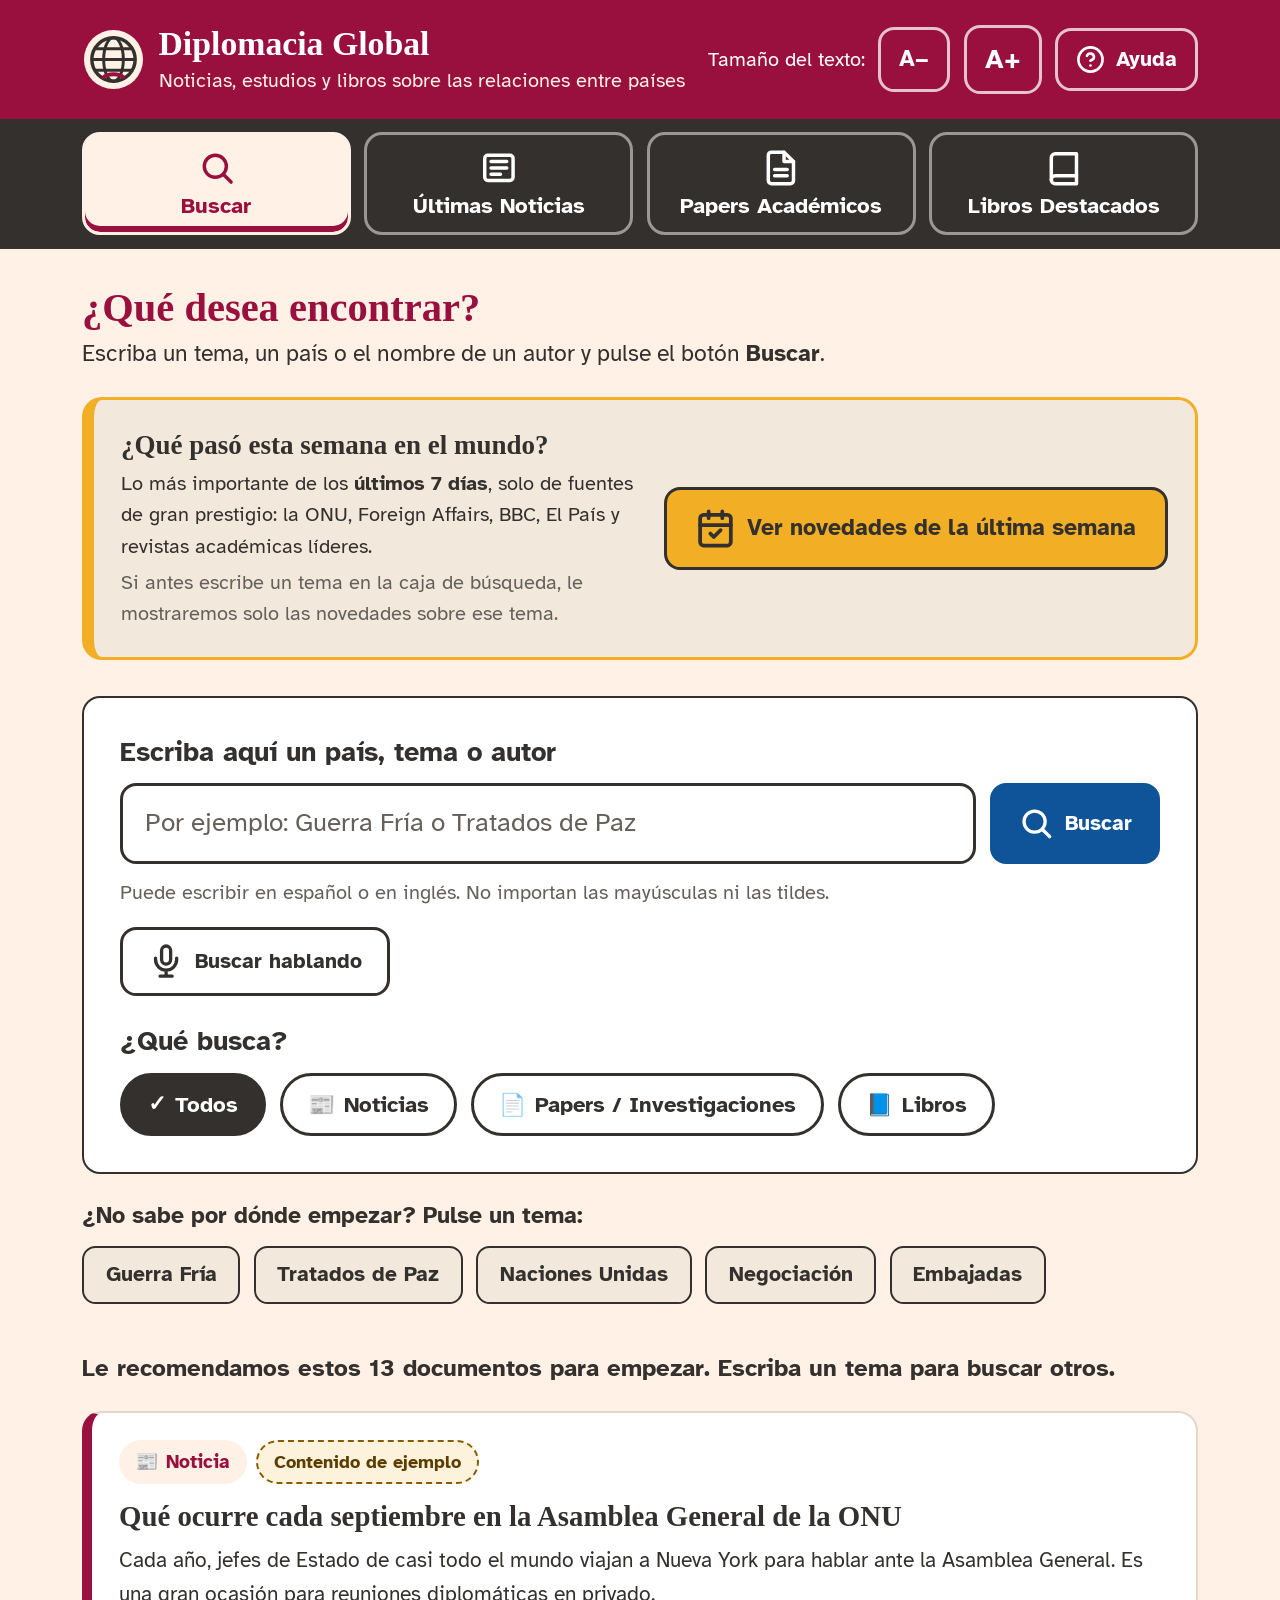
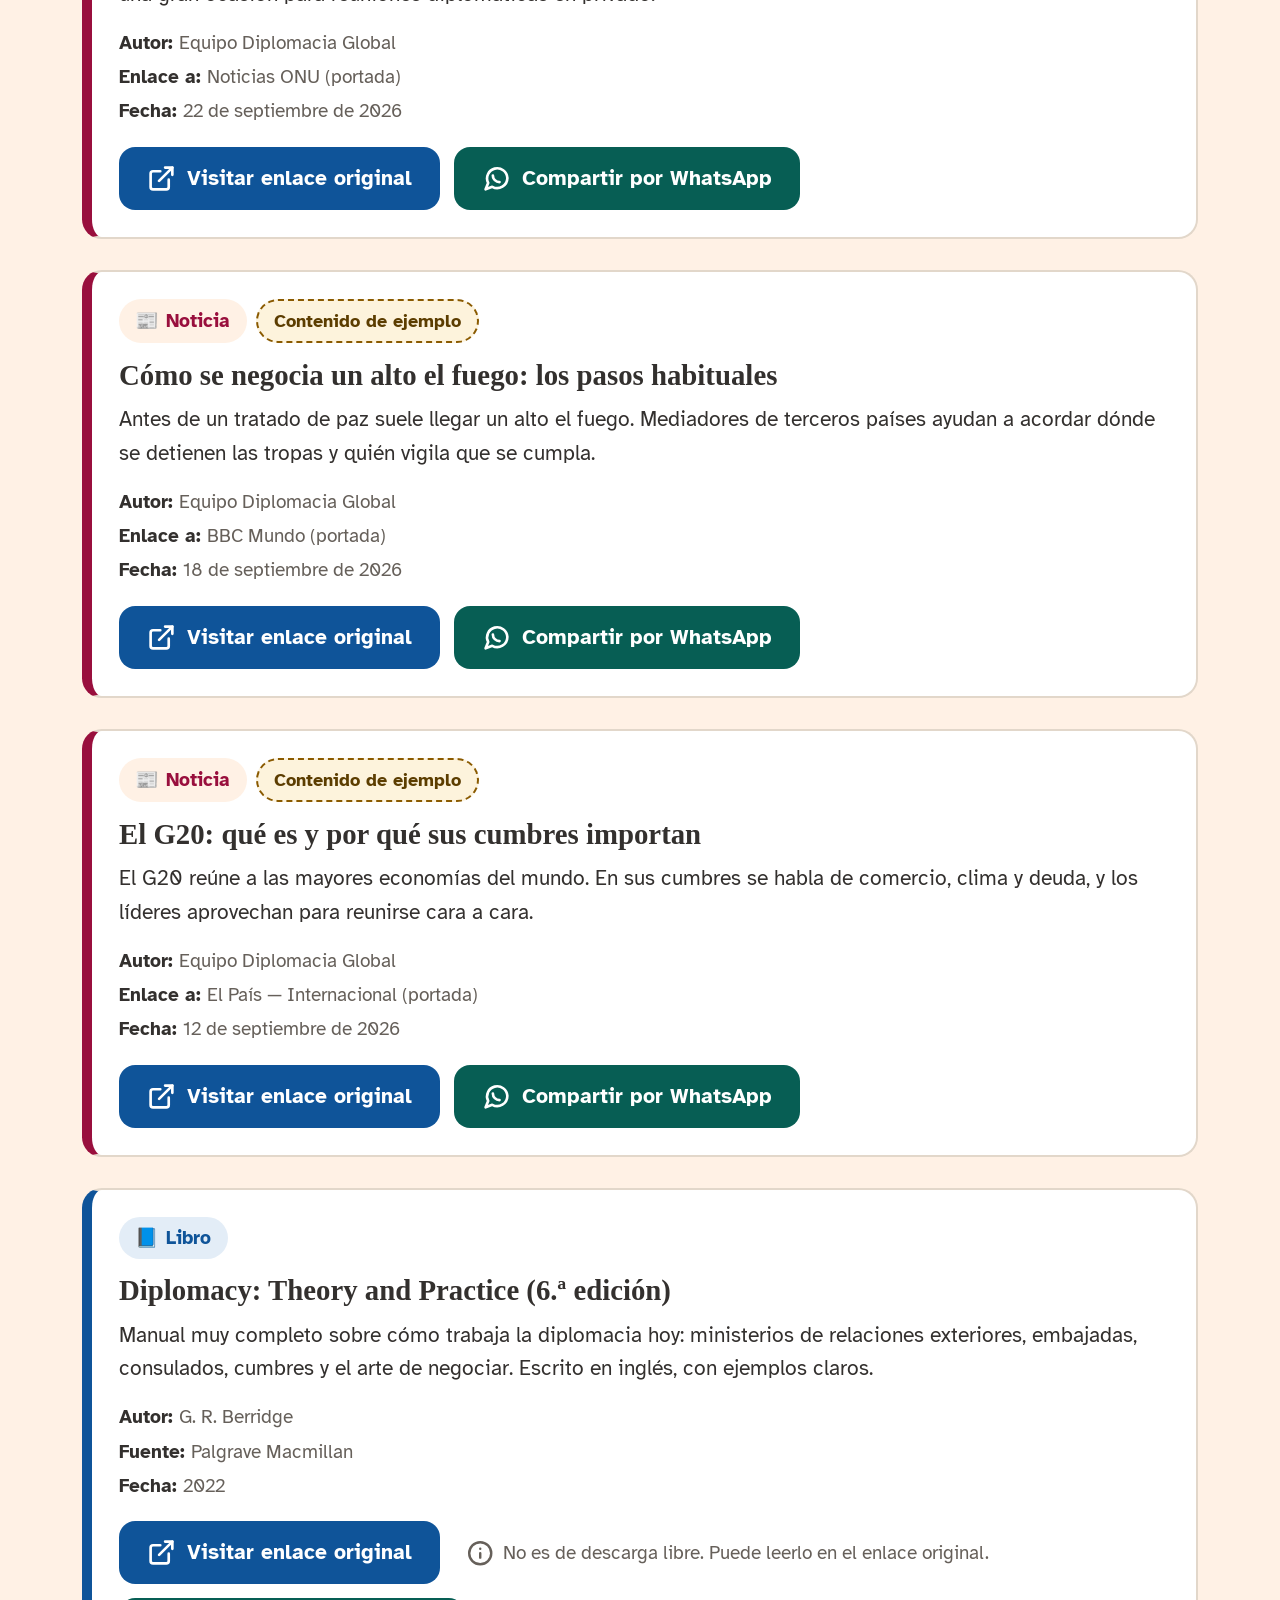
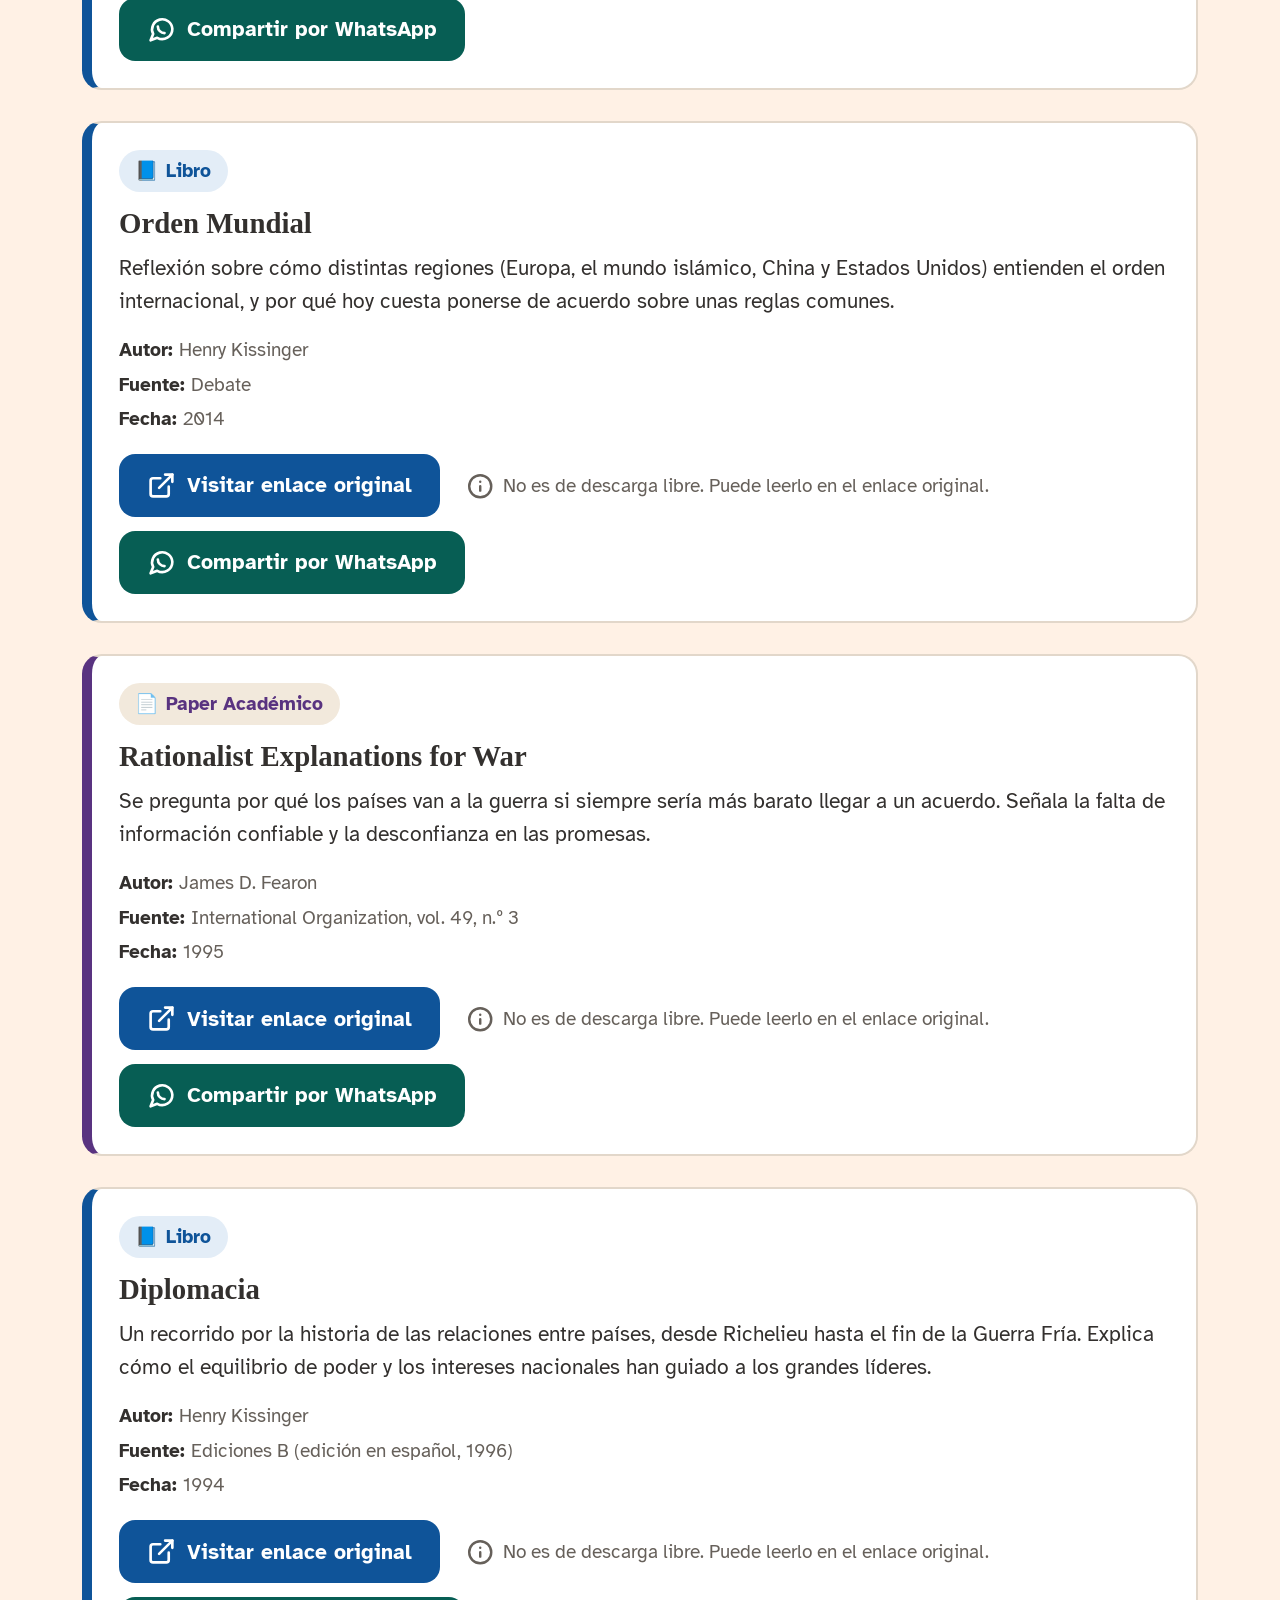
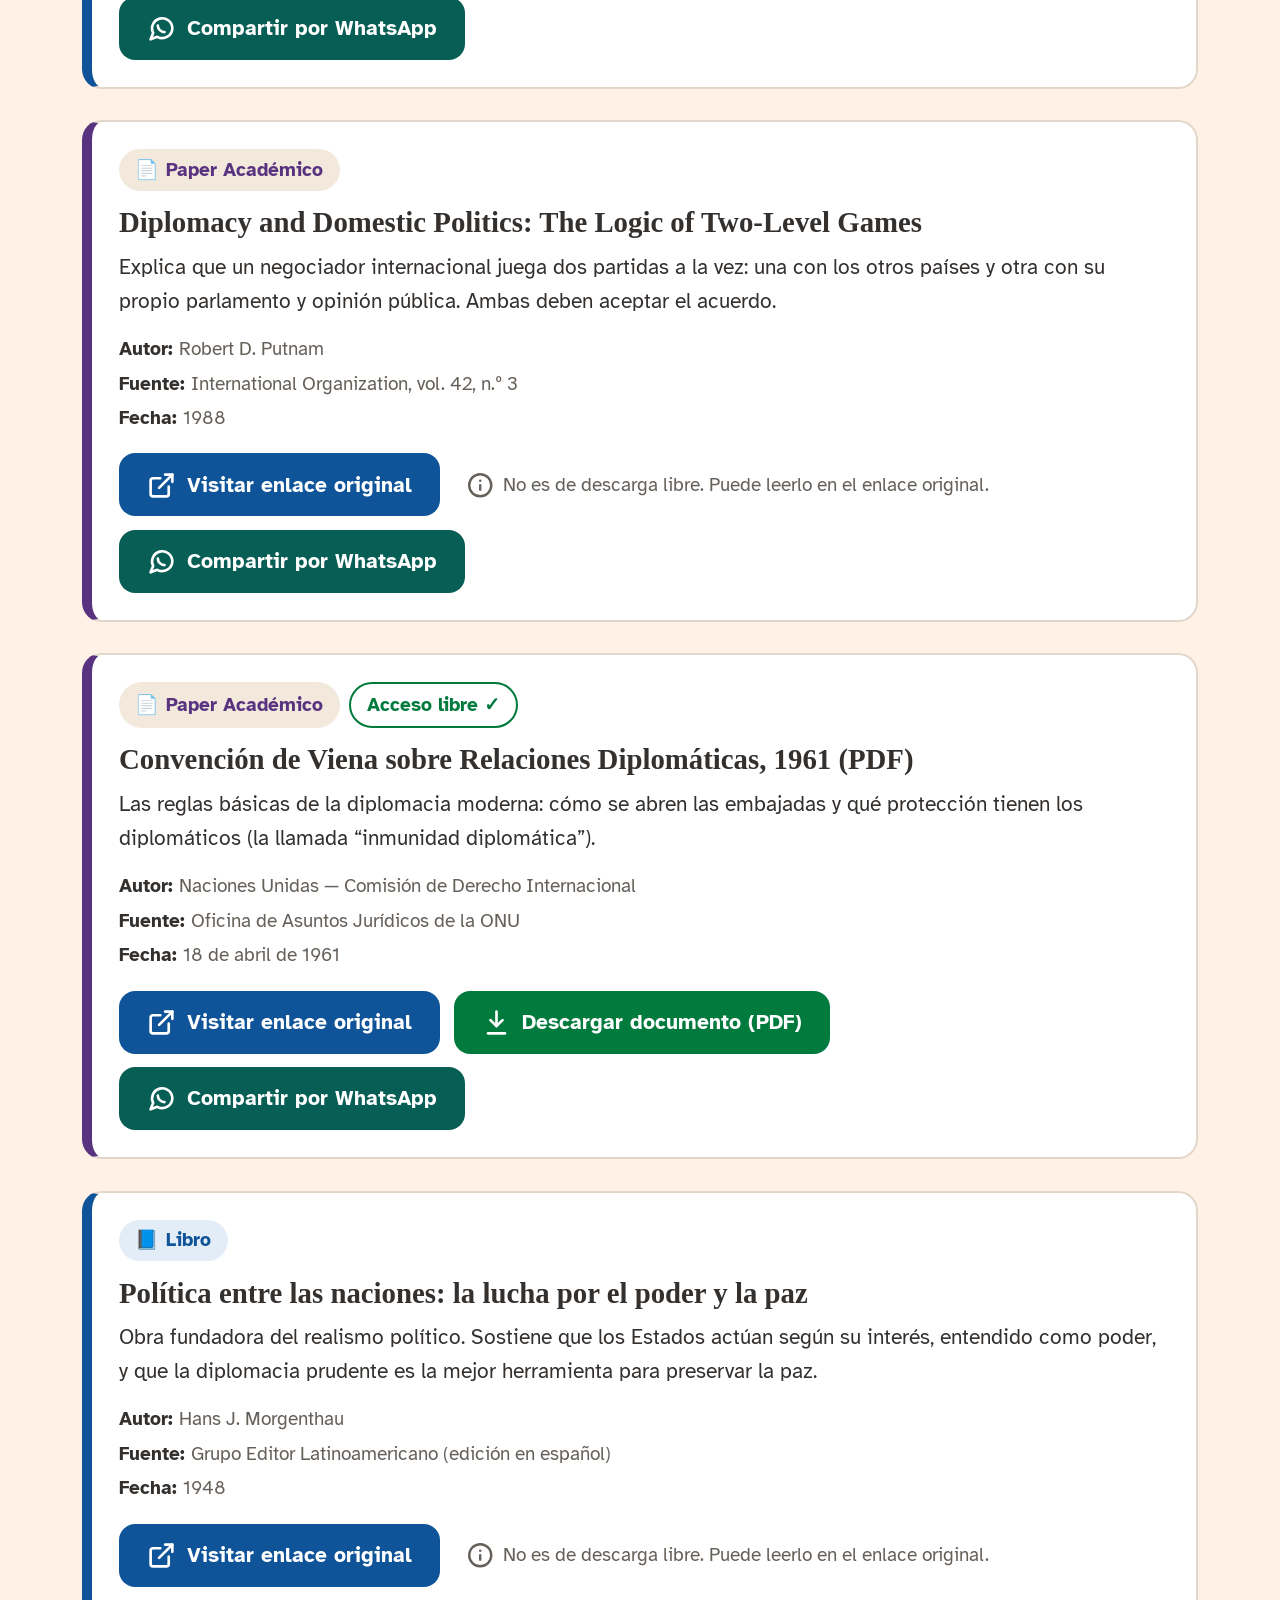
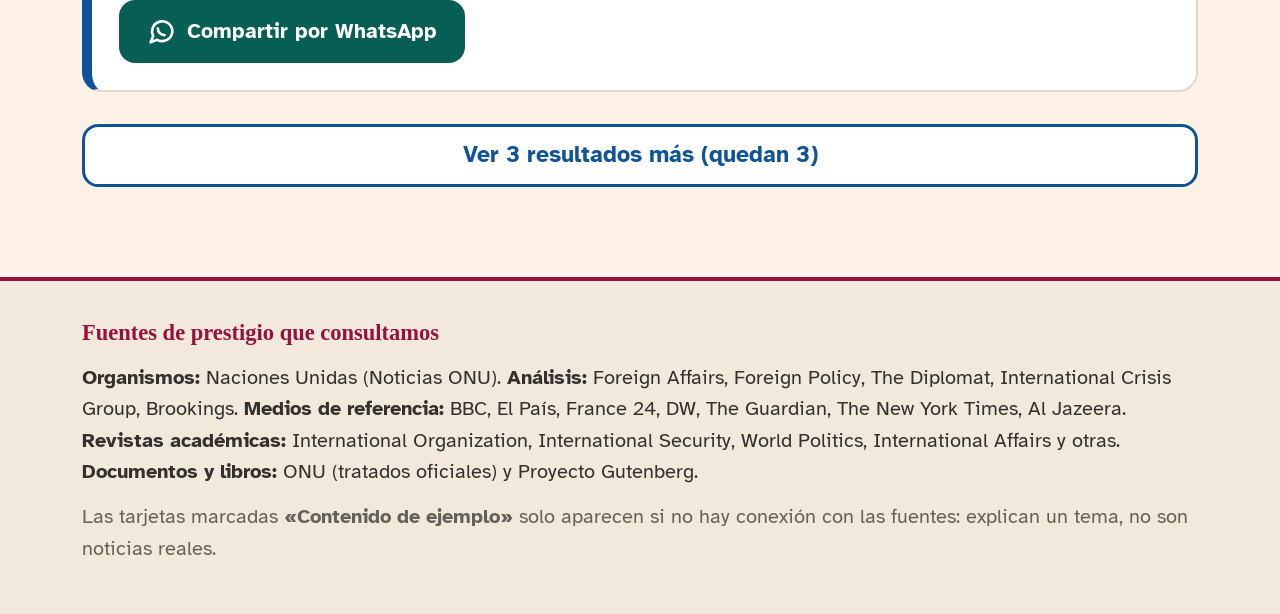
==== public/index.html @ 4710a7a2 "Diplomacia Global: buscador accesible de diplomacia con novedades de la semana - Buscador de noticia" ====
<!doctype html>
<html lang="es">
<head>
  <meta charset="utf-8">
  <meta name="viewport" content="width=device-width, initial-scale=1">
  <title>Diplomacia Global — Noticias, estudios y libros sobre diplomacia</title>
  <meta name="description" content="Buscador sencillo de noticias, estudios académicos y libros sobre diplomacia, relaciones internacionales y geopolítica, solo de fuentes de prestigio.">
  <meta name="theme-color" content="#990F3D">
  <link rel="icon" href="img/icono.svg" type="image/svg+xml">

  <!-- Tailwind CSS ya compilado (no requiere internet). Ver "npm run css" en el README. -->
  <link rel="stylesheet" href="css/tailwind.css">
  <!-- Fuente diseñada para personas con baja visión (si no carga, se usa Verdana). -->
  <link rel="preconnect" href="https://fonts.googleapis.com">
  <link rel="preconnect" href="https://fonts.gstatic.com" crossorigin>
  <link href="https://fonts.googleapis.com/css2?family=Atkinson+Hyperlegible:wght@400;700&display=swap" rel="stylesheet">
  <link rel="stylesheet" href="css/estilos.css">
</head>
<body class="bg-papel text-pizarra font-sans leading-relaxed">

  <a href="#contenido" class="saltar-enlace">Saltar al contenido principal</a>

  <!-- ======================= ENCABEZADO ======================= -->
  <header class="bg-clarete text-white">
    <div class="max-w-5xl mx-auto px-4 py-5 flex flex-wrap items-center justify-between gap-4">
      <a href="#buscar" class="flex items-center gap-3 no-underline text-white rounded-lg">
        <img src="img/icono.svg" alt="" width="56" height="56" class="w-14 h-14">
        <span>
          <span class="block text-3xl font-bold leading-tight titular">Diplomacia Global</span>
          <span class="block text-lg text-papel">Noticias, estudios y libros sobre las relaciones entre países</span>
        </span>
      </a>

      <div class="w-full md:w-auto flex flex-wrap items-center gap-3" role="group" aria-label="Opciones de lectura">
        <span class="w-full sm:w-auto text-lg" id="etiqueta-tamano">Tamaño del texto:</span>
        <button type="button" id="btn-letra-menos" class="boton-cabecera" aria-describedby="etiqueta-tamano">
          <span aria-hidden="true" class="text-xl">A−</span><span class="sr-only">Letra más pequeña</span>
        </button>
        <button type="button" id="btn-letra-mas" class="boton-cabecera" aria-describedby="etiqueta-tamano">
          <span aria-hidden="true" class="text-2xl">A+</span><span class="sr-only">Letra más grande</span>
        </button>
        <button type="button" id="btn-ayuda" class="boton-cabecera gap-2">
          <svg class="icono" viewBox="0 0 24 24" aria-hidden="true"><circle cx="12" cy="12" r="10"/><path d="M9.1 9a3 3 0 0 1 5.8 1c0 2-3 3-3 3"/><path d="M12 17h.01"/></svg>
          Ayuda
        </button>
      </div>
    </div>

    <!-- ======================= MENÚ PRINCIPAL ======================= -->
    <nav aria-label="Menú principal" class="bg-pizarra">
      <ul class="max-w-5xl mx-auto px-4 py-3 grid grid-cols-2 md:grid-cols-4 gap-3">
        <li>
          <a href="#buscar" class="pestana" data-seccion="buscar">
            <svg class="icono-grande" viewBox="0 0 24 24" aria-hidden="true"><circle cx="11" cy="11" r="7"/><path d="m21 21-4.3-4.3"/></svg>
            <span>Buscar</span>
          </a>
        </li>
        <li>
          <a href="#noticias" class="pestana" data-seccion="noticias">
            <svg class="icono-grande" viewBox="0 0 24 24" aria-hidden="true"><rect x="3" y="4" width="18" height="16" rx="2"/><path d="M7 8h10M7 12h10M7 16h6"/></svg>
            <span>Últimas Noticias</span>
          </a>
        </li>
        <li>
          <a href="#papers" class="pestana" data-seccion="papers">
            <svg class="icono-grande" viewBox="0 0 24 24" aria-hidden="true"><path d="M14 2H6a2 2 0 0 0-2 2v16a2 2 0 0 0 2 2h12a2 2 0 0 0 2-2V8z"/><path d="M14 2v6h6M8 13h8M8 17h8"/></svg>
            <span>Papers Académicos</span>
          </a>
        </li>
        <li>
          <a href="#libros" class="pestana" data-seccion="libros">
            <svg class="icono-grande" viewBox="0 0 24 24" aria-hidden="true"><path d="M4 19.5A2.5 2.5 0 0 1 6.5 17H20V3H6.5A2.5 2.5 0 0 0 4 5.5z"/><path d="M4 19.5A2.5 2.5 0 0 0 6.5 22H20v-5"/></svg>
            <span>Libros Destacados</span>
          </a>
        </li>
      </ul>
    </nav>
  </header>

  <main id="contenido" class="max-w-5xl mx-auto px-4 py-8" tabindex="-1">

    <p id="aviso-modo" class="aviso-info mb-6" hidden></p>

    <!-- ======================= SECCIÓN: BUSCAR ======================= -->
    <section id="seccion-buscar" data-seccion="buscar" aria-labelledby="titulo-buscar">
      <h1 id="titulo-buscar" class="titular text-4xl font-bold text-clarete mb-2" tabindex="-1">¿Qué desea encontrar?</h1>
      <p class="text-xl mb-6">Escriba un tema, un país o el nombre de un autor y pulse el botón <strong>Buscar</strong>.</p>

      <!-- ============ NOVEDADES DE LA ÚLTIMA SEMANA ============ -->
      <div class="caja-semana mb-8">
        <div class="flex-1">
          <h2 class="titular text-2xl font-bold text-pizarra">¿Qué pasó esta semana en el mundo?</h2>
          <p class="text-lg mt-1">Lo más importante de los <strong>últimos 7 días</strong>, solo de fuentes de gran prestigio: la ONU, Foreign Affairs, BBC, El País y revistas académicas líderes.</p>
          <p class="text-lg mt-1 text-gris">Si antes escribe un tema en la caja de búsqueda, le mostraremos solo las novedades sobre ese tema.</p>
        </div>
        <button type="button" id="btn-semana" class="boton boton-semana">
          <svg class="icono-grande" viewBox="0 0 24 24" aria-hidden="true"><rect x="3" y="4" width="18" height="18" rx="2"/><path d="M16 2v4M8 2v4M3 10h18"/><path d="m9 15 2 2 4-4"/></svg>
          Ver novedades de la última semana
        </button>
      </div>

      <form id="formulario-busqueda" role="search" class="bg-white border-2 border-pizarra rounded-2xl p-5 md:p-8" novalidate>
        <label for="caja-busqueda" class="block text-2xl font-bold text-pizarra mb-3">Escriba aquí un país, tema o autor</label>
        <div class="flex flex-col md:flex-row gap-3">
          <input id="caja-busqueda" name="q" type="search" autocomplete="off" enterkeyhint="search"
                 class="caja-busqueda flex-1"
                 placeholder="Por ejemplo: Guerra Fría o Tratados de Paz"
                 aria-describedby="ayuda-busqueda">
          <button type="submit" class="boton boton-principal text-2xl px-8">
            <svg class="icono-grande" viewBox="0 0 24 24" aria-hidden="true"><circle cx="11" cy="11" r="7"/><path d="m21 21-4.3-4.3"/></svg>
            Buscar
          </button>
        </div>
        <p id="ayuda-busqueda" class="text-lg mt-3 text-gris">Puede escribir en español o en inglés. No importan las mayúsculas ni las tildes.</p>

        <div class="mt-4 flex flex-wrap items-center gap-3">
          <button type="button" id="btn-voz" class="boton boton-secundario" aria-describedby="estado-voz">
            <svg class="icono-grande" viewBox="0 0 24 24" aria-hidden="true"><rect x="9" y="2" width="6" height="12" rx="3"/><path d="M5 10v1a7 7 0 0 0 14 0v-1M12 18v4M8 22h8"/></svg>
            <span id="texto-btn-voz">Buscar hablando</span>
          </button>
          <span id="estado-voz" class="text-lg" aria-live="polite"></span>
        </div>

        <fieldset class="mt-6">
          <legend class="text-2xl font-bold text-pizarra mb-3">¿Qué busca?</legend>
          <div class="flex flex-wrap gap-3">
            <label class="pastilla"><input type="radio" name="tipo" value="todos" checked><span>Todos</span></label>
            <label class="pastilla"><input type="radio" name="tipo" value="noticia"><span><span aria-hidden="true">📰</span> Noticias</span></label>
            <label class="pastilla"><input type="radio" name="tipo" value="paper"><span><span aria-hidden="true">📄</span> Papers / Investigaciones</span></label>
            <label class="pastilla"><input type="radio" name="tipo" value="libro"><span><span aria-hidden="true">📘</span> Libros</span></label>
          </div>
        </fieldset>
      </form>

      <div class="mt-6">
        <p class="text-xl font-bold text-pizarra mb-3">¿No sabe por dónde empezar? Pulse un tema:</p>
        <div class="flex flex-wrap gap-3" id="sugerencias">
          <button type="button" class="sugerencia">Guerra Fría</button>
          <button type="button" class="sugerencia">Tratados de Paz</button>
          <button type="button" class="sugerencia">Naciones Unidas</button>
          <button type="button" class="sugerencia">Negociación</button>
          <button type="button" class="sugerencia">Embajadas</button>
        </div>
      </div>

      <div id="zona-resultados-buscar" class="mt-10">
        <div id="filtro-idioma" class="mb-5" hidden>
          <fieldset>
            <legend class="text-xl font-bold text-pizarra mb-3">¿En qué idioma?</legend>
            <div class="flex flex-wrap gap-3">
              <label class="pastilla"><input type="radio" name="idioma" value="todos" checked><span>Todos los idiomas</span></label>
              <label class="pastilla"><input type="radio" name="idioma" value="es"><span>Solo en español</span></label>
            </div>
          </fieldset>
        </div>
        <p id="estado-buscar" class="estado-resultados" role="status" aria-live="polite"></p>
        <ol id="lista-buscar" class="lista-resultados" aria-labelledby="estado-buscar"></ol>
      </div>
    </section>

    <!-- ======================= SECCIÓN: NOTICIAS ======================= -->
    <section id="seccion-noticias" data-seccion="noticias" aria-labelledby="titulo-noticias" hidden>
      <h1 id="titulo-noticias" class="titular text-4xl font-bold text-clarete mb-2" tabindex="-1">Últimas Noticias</h1>
      <p class="text-xl mb-6">Noticias de los últimos 7 días sobre diplomacia y relaciones entre países, de la más nueva a la más antigua. Solo de organismos internacionales y medios de referencia mundial.</p>
      <p id="estado-noticias" class="estado-resultados" role="status" aria-live="polite"></p>
      <ol id="lista-noticias" class="lista-resultados" aria-labelledby="titulo-noticias"></ol>
    </section>

    <!-- ======================= SECCIÓN: PAPERS ======================= -->
    <section id="seccion-papers" data-seccion="papers" aria-labelledby="titulo-papers" hidden>
      <h1 id="titulo-papers" class="titular text-4xl font-bold text-clarete mb-2" tabindex="-1">Papers Académicos</h1>
      <p class="text-xl mb-6">Estudios de las revistas académicas más prestigiosas y documentos oficiales. Algunos se pueden descargar gratis.</p>
      <p id="estado-papers" class="estado-resultados" role="status" aria-live="polite"></p>
      <ol id="lista-papers" class="lista-resultados" aria-labelledby="titulo-papers"></ol>
    </section>

    <!-- ======================= SECCIÓN: LIBROS ======================= -->
    <section id="seccion-libros" data-seccion="libros" aria-labelledby="titulo-libros" hidden>
      <h1 id="titulo-libros" class="titular text-4xl font-bold text-clarete mb-2" tabindex="-1">Libros Destacados</h1>
      <p class="text-xl mb-6">Obras clásicas y actuales para entender la diplomacia. Los libros antiguos de dominio público se pueden descargar.</p>
      <p id="estado-libros" class="estado-resultados" role="status" aria-live="polite"></p>
      <ol id="lista-libros" class="lista-resultados" aria-labelledby="titulo-libros"></ol>
    </section>
  </main>

  <footer class="bg-papel-suave border-t-4 border-clarete mt-12">
    <div class="max-w-5xl mx-auto px-4 py-8 text-lg space-y-3">
      <p class="titular text-xl font-bold text-clarete">Fuentes de prestigio que consultamos</p>
      <p><strong>Organismos:</strong> Naciones Unidas (Noticias ONU). <strong>Análisis:</strong> Foreign Affairs, Foreign Policy, The Diplomat, International Crisis Group, Brookings.
         <strong>Medios de referencia:</strong> BBC, El País, France 24, DW, The Guardian, The New York Times, Al Jazeera.
         <strong>Revistas académicas:</strong> International Organization, International Security, World Politics, International Affairs y otras.
         <strong>Documentos y libros:</strong> ONU (tratados oficiales) y Proyecto Gutenberg.</p>
      <p class="text-gris">Las tarjetas marcadas <strong>«Contenido de ejemplo»</strong> solo aparecen si no hay conexión con las fuentes: explican un tema, no son noticias reales.</p>
      <p id="pie-actualizado" class="text-gris"></p>
    </div>
  </footer>

  <!-- ======================= AVISO FLOTANTE ======================= -->
  <div id="aviso" class="aviso-flotante" role="status" aria-live="polite" aria-atomic="true" hidden></div>

  <!-- ======================= VENTANA DE AYUDA ======================= -->
  <dialog id="dialogo-ayuda" class="dialogo" aria-labelledby="titulo-ayuda">
    <h2 id="titulo-ayuda" class="titular text-3xl font-bold text-clarete mb-4">Cómo usar Diplomacia Global</h2>
    <ol class="text-xl space-y-4 list-decimal pl-7">
      <li><strong>Escriba</strong> un tema en la caja grande (por ejemplo, «Guerra Fría») o pulse <strong>Buscar hablando</strong> y dígalo en voz alta.</li>
      <li>Si quiere, elija <strong>qué busca</strong>: noticias, papers o libros.</li>
      <li>Pulse el botón azul <strong>Buscar</strong>.</li>
      <li>¿Quiere saber qué pasó en los últimos días? Pulse el botón amarillo <strong>Ver novedades de la última semana</strong>.</li>
      <li>En cada resultado puede:
        <ul class="list-disc pl-7 mt-2 space-y-1">
          <li><strong>Visitar enlace original</strong>: abre la página de origen en una pestaña nueva.</li>
          <li><strong>Descargar documento</strong>: guarda el archivo en su equipo.</li>
          <li><strong>Compartir por WhatsApp</strong>: envía el enlace a un familiar o amigo.</li>
        </ul>
      </li>
      <li>¿Letra pequeña? Use los botones <strong>A+</strong> y <strong>A−</strong> de arriba.</li>
    </ol>
    <form method="dialog" class="mt-6">
      <button class="boton boton-principal w-full md:w-auto">Entendido, cerrar la ayuda</button>
    </form>
  </dialog>

  <!-- Datos y lógica (archivos separados, en este orden). -->
  <script src="datos/catalogo.js"></script>
  <script src="js/fuentes-prestigio.js"></script>
  <script src="js/crossref.js"></script>
  <script src="js/motor-busqueda.js"></script>
  <script src="js/servicio-datos.js"></script>
  <script src="js/interfaz.js"></script>
  <script src="js/voz.js"></script>
  <script src="js/app.js"></script>
</body>
</html>
---- public/css/estilos.css ----
/*
 * ESTILOS PROPIOS (complementan a Tailwind)
 * Paleta de la plantilla "dip_ppt" (estilo editorial Financial Times), ajustada para
 * cumplir WCAG AA: letra grande, alto contraste y zonas de toque de 56 px de alto.
 *
 * Contrastes principales (calculados con la fórmula WCAG 2.1):
 *   Texto Slate #33302E sobre FT Pink #FFF1E5 ........... 11,8 : 1
 *   Blanco sobre FT Claret #990F3D (cabecera) ............ 8,4 : 1
 *   Blanco sobre Oxford Blue #0F5499 (botón principal) ... 7,6 : 1
 *   Slate #33302E sobre Saffron #F2AF26 (botón semana) ... 6,8 : 1
 *   Blanco sobre Slate #33302E (menú) ................... 13,1 : 1
 *   Gray Dark #66605A sobre FT Pink (texto secundario) ... 5,6 : 1
 *   Blanco sobre #007A3D (FT Green oscurecido) ........... 5,5 : 1
 *   Blanco sobre #075E54 (WhatsApp) ...................... 7,7 : 1
 *   Contorno de foco Oxford Blue sobre FT Pink ........... 6,9 : 1 (mínimo exigido: 3 : 1)
 *   Nota: el Gray FT #A8A49D de la plantilla no se usa para texto (2,2 : 1, insuficiente).
 */

:root {
  --escala: 1;             /* La cambian los botones A+ / A− */
  --papel: #FFF1E5;
  --papel-suave: #F2E9DC;
  --papel-palido: #E2D7CA;
  --clarete: #990F3D;
  --pizarra: #33302E;
  --oxford: #0F5499;
  --azafran: #F2AF26;
  --gris: #66605A;
  --verde: #007A3D;
  --purpura: #593380;
  --foco: #0F5499;
}

/* Texto base de 18 px (112,5 %), multiplicado por la escala elegida. */
html { font-size: calc(112.5% * var(--escala)); scroll-behavior: smooth; }
body { min-height: 100vh; }
.titular { font-family: Georgia, "Times New Roman", serif; }

@media (prefers-reduced-motion: reduce) {
  html { scroll-behavior: auto; }
  *, *::before, *::after { animation: none !important; transition: none !important; }
}

/* ---------- Foco muy visible para quien usa teclado ---------- */
:focus-visible {
  outline: 4px solid var(--foco);
  outline-offset: 3px;
  border-radius: 0.5rem;
}
header :focus-visible { outline-color: var(--azafran); }

.sr-only {
  position: absolute; width: 1px; height: 1px; padding: 0; margin: -1px;
  overflow: hidden; clip: rect(0, 0, 0, 0); white-space: nowrap; border: 0;
}

.saltar-enlace {
  position: absolute; left: 1rem; top: -10rem; z-index: 100;
  background: #fff; color: var(--pizarra); font-weight: 700; padding: 1rem 1.25rem;
  border: 3px solid var(--clarete); border-radius: 0.75rem;
}
.saltar-enlace:focus { top: 1rem; }

/* ---------- Iconos (SVG de línea) ---------- */
.icono, .icono-grande {
  fill: none; stroke: currentColor; stroke-width: 2.2;
  stroke-linecap: round; stroke-linejoin: round; flex-shrink: 0;
}
.icono { width: 1.4em; height: 1.4em; }
.icono-grande { width: 1.75em; height: 1.75em; }

/* ---------- Menú principal (pestañas) ---------- */
.pestana {
  display: flex; flex-direction: column; align-items: center; justify-content: center; gap: 0.35rem;
  min-height: 5.5rem; padding: 0.75rem; text-align: center;
  font-size: 1.2rem; font-weight: 700; line-height: 1.2;
  color: #fff; text-decoration: none;
  border: 3px solid rgba(255, 255, 255, 0.5); border-radius: 1rem;
}
.pestana:hover { background: rgba(255, 255, 255, 0.12); border-color: #fff; }
.pestana[aria-current="page"] {
  background: var(--papel); color: var(--clarete); border-color: var(--papel);
  box-shadow: inset 0 -6px 0 var(--clarete);
}

/* ---------- Botones ---------- */
.boton, .boton-cabecera {
  display: inline-flex; align-items: center; justify-content: center; gap: 0.6rem;
  min-height: 3.5rem; padding: 0.75rem 1.4rem;
  font-size: 1.15rem; font-weight: 700; line-height: 1.2; text-decoration: none;
  border-radius: 0.9rem; border: 3px solid transparent; cursor: pointer;
}
.boton-cabecera {
  min-width: 3.5rem; padding-inline: 1rem; color: #fff; background: transparent;
  border-color: rgba(255, 255, 255, 0.75);
}
.boton-cabecera:hover { background: rgba(255, 255, 255, 0.15); }
.boton-cabecera:disabled { opacity: 0.55; cursor: not-allowed; }

.boton-principal { background: var(--oxford); color: #fff; }
.boton-principal:hover { background: #0b4178; }

.boton-secundario { background: #fff; color: var(--pizarra); border-color: var(--pizarra); }
.boton-secundario:hover { background: var(--papel-suave); }
.boton-secundario[aria-pressed="true"] { background: var(--clarete); color: #fff; border-color: var(--clarete); }

.boton-semana {
  background: var(--azafran); color: var(--pizarra); border-color: var(--pizarra);
  font-size: 1.3rem; padding: 1rem 1.6rem;
}
.boton-semana:hover { background: #f5c04f; }

.boton-descarga { background: var(--verde); color: #fff; }
.boton-descarga:hover { background: #006432; }

.boton-whatsapp { background: #075e54; color: #fff; }
.boton-whatsapp:hover { background: #064e45; }

.boton-ver-mas {
  display: flex; width: 100%; margin-top: 1.75rem;
  background: #fff; color: var(--oxford); border-color: var(--oxford); font-size: 1.25rem;
}
.boton-ver-mas:hover { background: var(--papel-suave); }

/* ---------- Caja de búsqueda ---------- */
.caja-busqueda {
  min-height: 4.25rem; padding: 0.9rem 1.2rem;
  font-size: 1.45rem; color: var(--pizarra); background: #fff;
  border: 3px solid var(--pizarra); border-radius: 0.9rem;
}
.caja-busqueda::placeholder { color: var(--gris); opacity: 1; } /* 6,2 : 1 sobre blanco */
.caja-busqueda:focus-visible { outline-offset: 2px; }
@media (max-width: 480px) { .caja-busqueda { font-size: 1.2rem; } }

/* ---------- Caja "Novedades de la semana" ---------- */
.caja-semana {
  display: flex; flex-wrap: wrap; align-items: center; gap: 1.25rem;
  padding: 1.5rem; background: var(--papel-suave);
  border: 3px solid var(--azafran); border-left-width: 12px; border-radius: 1.1rem;
}
@media (max-width: 640px) { .caja-semana .boton-semana { width: 100%; } }

/* ---------- Filtros en forma de pastilla (radio accesible) ---------- */
.pastilla { position: relative; cursor: pointer; }
.pastilla input { position: absolute; opacity: 0; width: 1px; height: 1px; }
.pastilla > span {
  display: inline-flex; align-items: center; gap: 0.5rem;
  min-height: 3.5rem; padding: 0.6rem 1.4rem;
  font-size: 1.2rem; font-weight: 700; color: var(--pizarra); background: #fff;
  border: 3px solid var(--pizarra); border-radius: 999px;
}
.pastilla:hover > span { background: var(--papel-suave); }
.pastilla input:checked + span { background: var(--pizarra); color: #fff; }
.pastilla input:checked + span::before { content: "✓"; line-height: 1; }
.pastilla input:focus-visible + span { outline: 4px solid var(--foco); outline-offset: 3px; }

.sugerencia {
  min-height: 3.25rem; padding: 0.5rem 1.2rem;
  font-size: 1.15rem; font-weight: 700; color: var(--pizarra); background: var(--papel-suave);
  border: 2px solid var(--pizarra); border-radius: 0.75rem; cursor: pointer;
}
.sugerencia:hover { background: var(--papel-palido); }

/* ---------- Resultados ---------- */
.estado-resultados { font-size: 1.35rem; font-weight: 700; color: var(--pizarra); margin-bottom: 1.25rem; }
.lista-resultados { list-style: none; padding: 0; display: flex; flex-direction: column; gap: 1.75rem; }

.tarjeta {
  background: #fff; border: 2px solid var(--papel-palido); border-left-width: 10px;
  border-radius: 1.1rem; padding: 1.5rem;
}
.tarjeta[data-tipo="noticia"] { border-left-color: var(--clarete); }
.tarjeta[data-tipo="paper"] { border-left-color: var(--purpura); }
.tarjeta[data-tipo="libro"] { border-left-color: var(--oxford); }

.etiqueta-tipo, .etiqueta-extra {
  display: inline-flex; align-items: center; gap: 0.4rem;
  padding: 0.3rem 0.9rem; font-size: 1.05rem; font-weight: 700; border-radius: 999px;
}
.etiqueta-tipo[data-tipo="noticia"] { background: var(--papel); color: var(--clarete); }
.etiqueta-tipo[data-tipo="paper"] { background: var(--papel-suave); color: var(--purpura); }
.etiqueta-tipo[data-tipo="libro"] { background: #e3edf7; color: var(--oxford); }
.etiqueta-extra { background: #fff; color: var(--pizarra); border: 2px solid var(--papel-palido); }
.etiqueta-extra[data-clase="libre"] { color: var(--verde); border-color: var(--verde); }
.etiqueta-extra[data-clase="nuevo"] { background: #fdf3dc; color: #5c3d00; border-color: var(--azafran); }

.etiqueta-ejemplo {
  display: inline-block; padding: 0.3rem 0.9rem; font-size: 1rem; font-weight: 700;
  background: #fdf3dc; color: #5c3d00; border: 2px dashed #8a5a00; border-radius: 999px;
}

.titulo-tarjeta {
  font-family: Georgia, "Times New Roman", serif;
  font-size: 1.6rem; font-weight: 700; line-height: 1.3; color: var(--pizarra); margin: 0.75rem 0 0.5rem;
}
.resumen-tarjeta { font-size: 1.15rem; margin-bottom: 0.9rem; }
.fragmento {
  font-size: 1.15rem; font-style: italic; border-left: 5px solid var(--azafran);
  background: var(--papel); padding: 0.75rem 1rem; border-radius: 0.5rem; margin-bottom: 0.9rem;
}
.datos-tarjeta { font-size: 1.05rem; color: var(--gris); display: grid; gap: 0.2rem; margin-bottom: 1.1rem; }
.datos-tarjeta dt { display: inline; font-weight: 700; color: var(--pizarra); }
.datos-tarjeta dd { display: inline; margin: 0; }

.acciones-tarjeta { display: flex; flex-wrap: wrap; gap: 0.75rem; }
.nota-sin-descarga {
  display: inline-flex; align-items: center; gap: 0.5rem; min-height: 3.5rem;
  padding: 0.5rem 0.75rem; font-size: 1.05rem; color: var(--gris);
}

/* ---------- Avisos ---------- */
.aviso-info {
  font-size: 1.1rem; padding: 0.9rem 1.2rem; border-radius: 0.75rem;
  background: var(--papel-suave); color: var(--pizarra); border: 2px solid var(--pizarra);
}

.aviso-flotante {
  position: fixed; left: 50%; bottom: 1.5rem; transform: translateX(-50%); z-index: 50;
  width: min(92vw, 36rem); padding: 1.1rem 1.4rem;
  font-size: 1.25rem; font-weight: 700; text-align: center;
  background: var(--pizarra); color: #fff; border-radius: 1rem; border-top: 6px solid var(--azafran);
  box-shadow: 0 10px 30px rgba(0, 0, 0, 0.3);
}
.aviso-flotante[data-tipo="error"] { background: var(--clarete); }

/* ---------- Cargando ---------- */
.cargando { display: inline-flex; align-items: center; gap: 0.75rem; }
.cargando::before {
  content: ""; width: 1.4rem; height: 1.4rem; border-radius: 50%;
  border: 4px solid var(--papel-palido); border-top-color: var(--clarete); animation: girar 0.9s linear infinite;
}
@keyframes girar { to { transform: rotate(360deg); } }

/* ---------- Ventana de ayuda ---------- */
.dialogo {
  width: min(94vw, 44rem); max-height: 90vh; padding: 2rem;
  border: 3px solid var(--clarete); border-radius: 1.25rem; color: var(--pizarra); background: #fff;
}
.dialogo::backdrop { background: rgba(51, 48, 46, 0.65); }

/* Modo de alto contraste de Windows */
@media (forced-colors: active) {
  .pestana, .boton, .pastilla > span, .tarjeta { border: 2px solid CanvasText; }
  .pastilla input:checked + span { outline: 3px solid Highlight; }
}
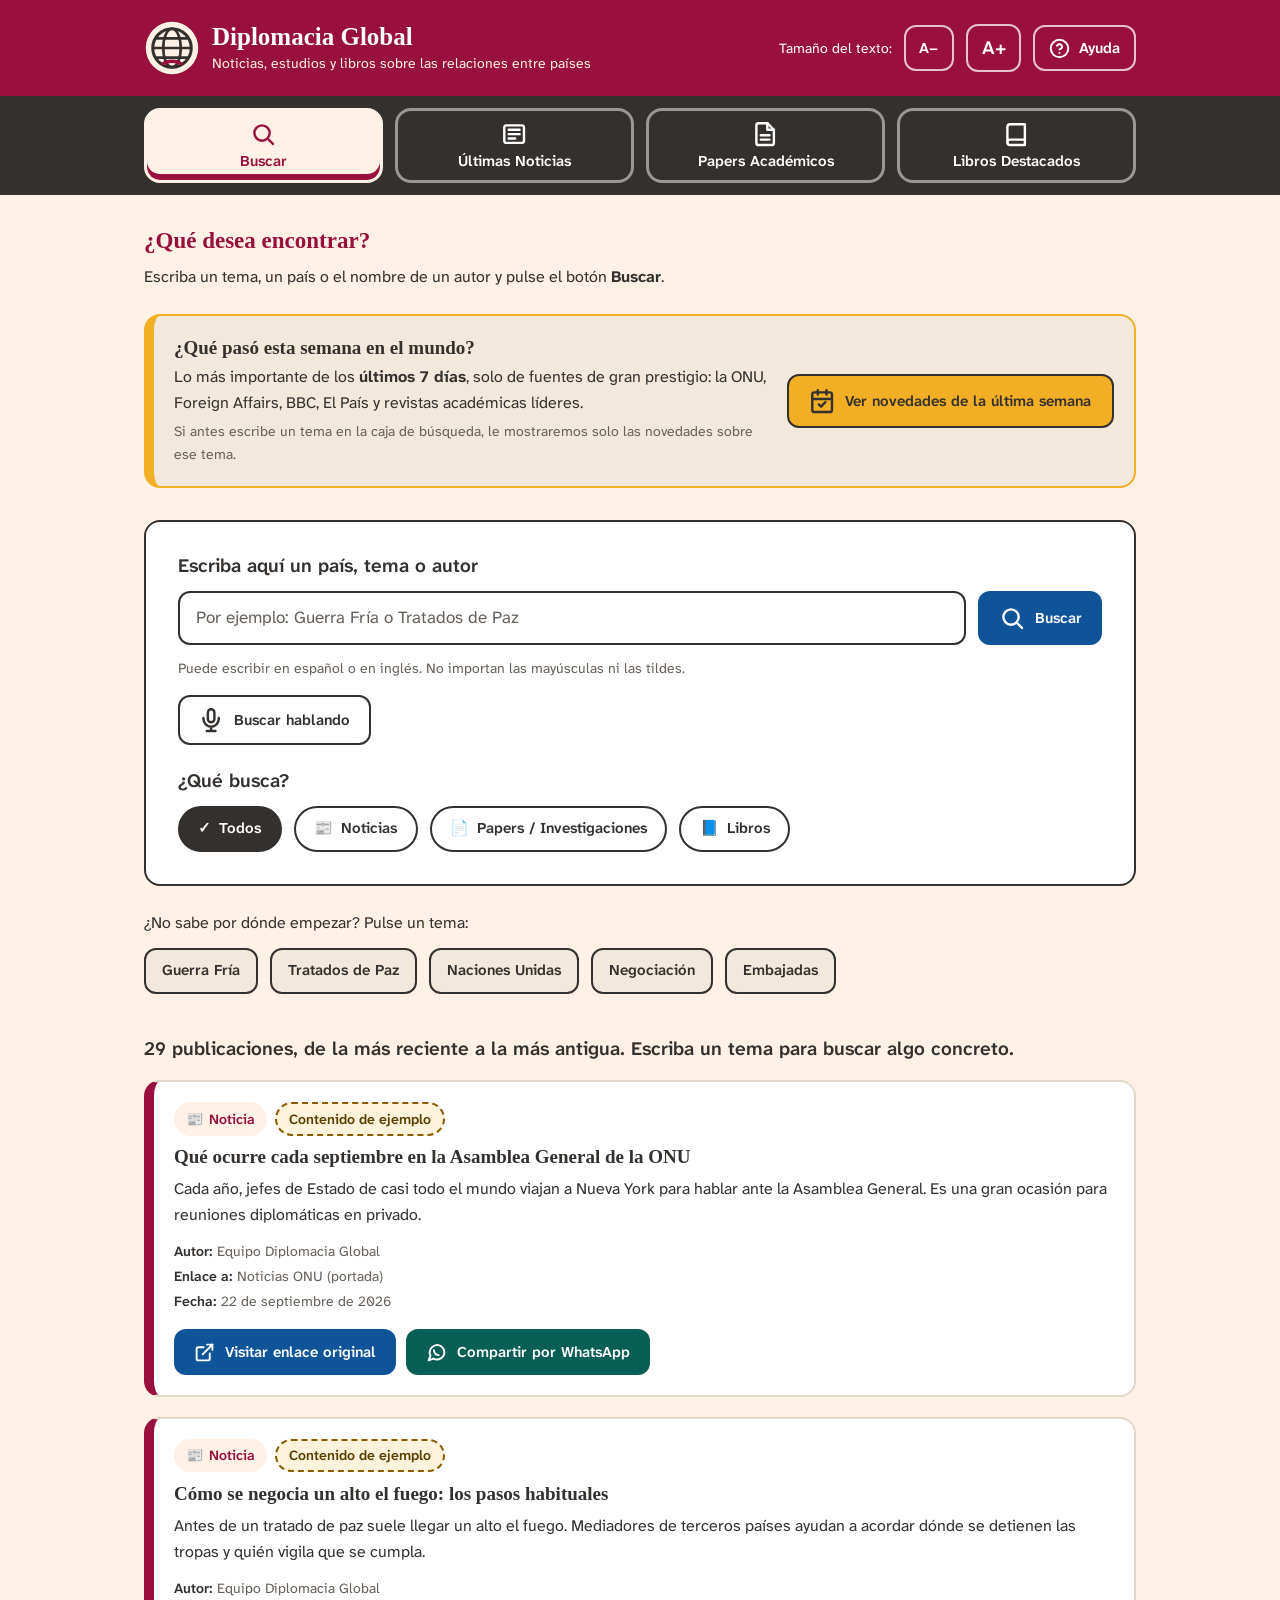
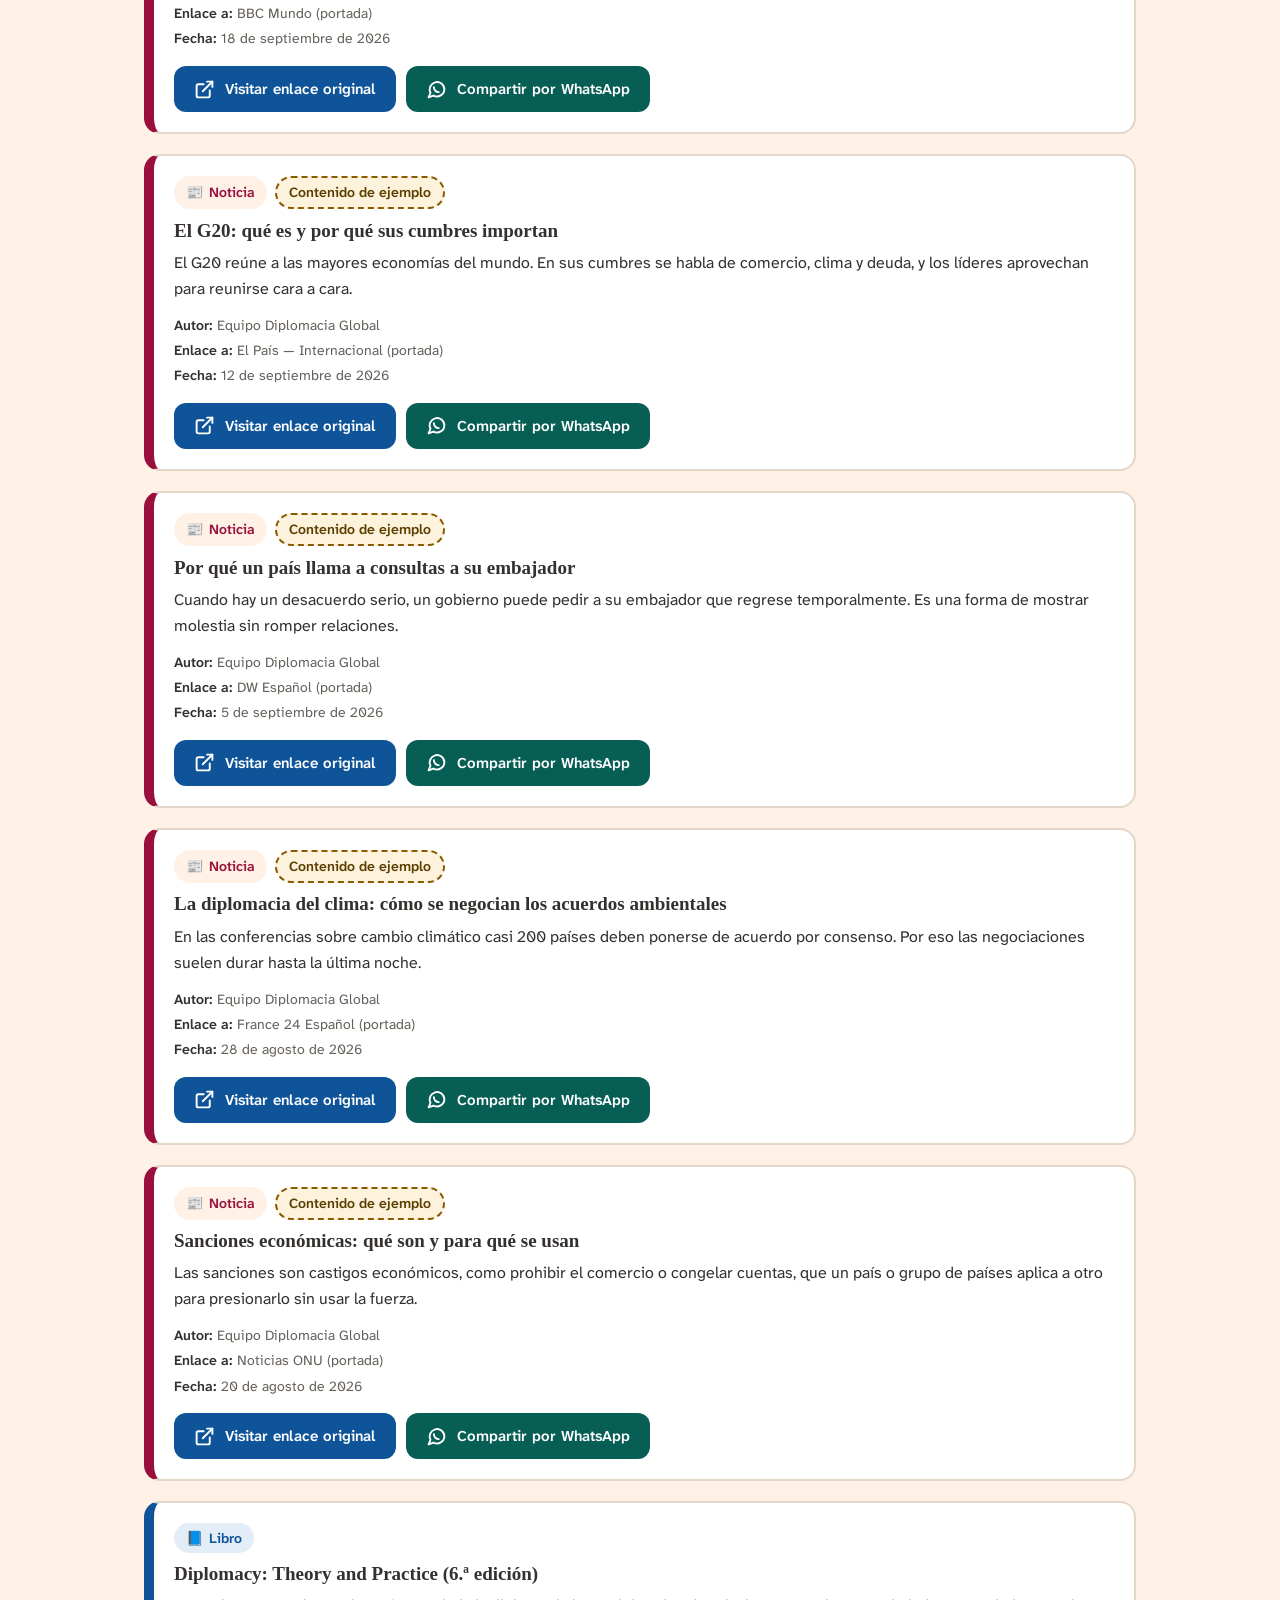
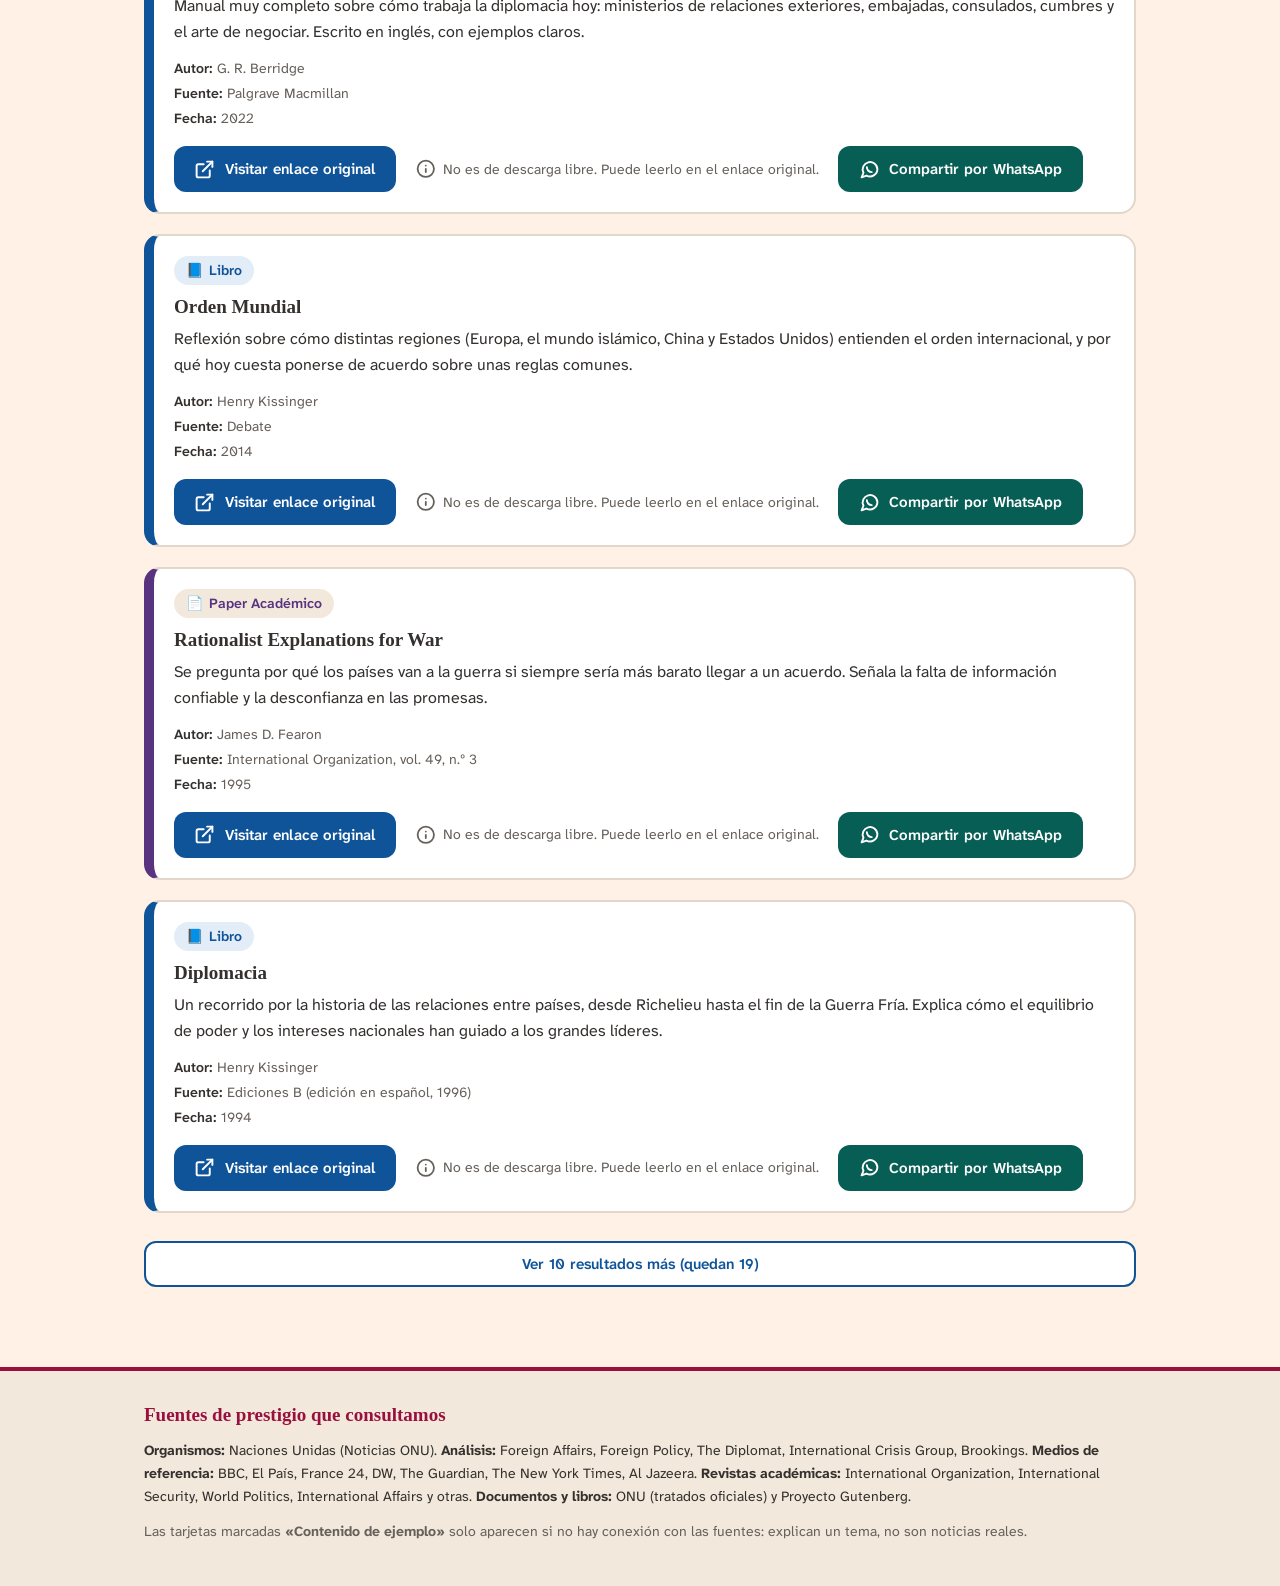
==== commit 559625a8: "Resultados de lo más reciente a lo más antiguo y nueva escala de letra - Todas las listas se ordenan" ====
--- a/public/index.html
+++ b/public/index.html
@@ -13,7 +13,7 @@
   <!-- Fuente diseñada para personas con baja visión (si no carga, se usa Verdana). -->
   <link rel="preconnect" href="https://fonts.googleapis.com">
   <link rel="preconnect" href="https://fonts.gstatic.com" crossorigin>
-  <link href="https://fonts.googleapis.com/css2?family=Atkinson+Hyperlegible:wght@400;700&display=swap" rel="stylesheet">
+  <link href="https://fonts.googleapis.com/css2?family=Atkinson+Hyperlegible+Next:wght@400;600;700&display=swap" rel="stylesheet">
   <link rel="stylesheet" href="css/estilos.css">
 </head>
 <body class="bg-papel text-pizarra font-sans leading-relaxed">
@@ -26,18 +26,18 @@
       <a href="#buscar" class="flex items-center gap-3 no-underline text-white rounded-lg">
         <img src="img/icono.svg" alt="" width="56" height="56" class="w-14 h-14">
         <span>
-          <span class="block text-3xl font-bold leading-tight titular">Diplomacia Global</span>
-          <span class="block text-lg text-papel">Noticias, estudios y libros sobre las relaciones entre países</span>
+          <span class="block t-marca titular">Diplomacia Global</span>
+          <span class="block t-nota text-papel">Noticias, estudios y libros sobre las relaciones entre países</span>
         </span>
       </a>
 
       <div class="w-full md:w-auto flex flex-wrap items-center gap-3" role="group" aria-label="Opciones de lectura">
-        <span class="w-full sm:w-auto text-lg" id="etiqueta-tamano">Tamaño del texto:</span>
+        <span class="w-full sm:w-auto t-nota" id="etiqueta-tamano">Tamaño del texto:</span>
         <button type="button" id="btn-letra-menos" class="boton-cabecera" aria-describedby="etiqueta-tamano">
-          <span aria-hidden="true" class="text-xl">A−</span><span class="sr-only">Letra más pequeña</span>
+          <span aria-hidden="true" class="t-boton">A−</span><span class="sr-only">Letra más pequeña</span>
         </button>
         <button type="button" id="btn-letra-mas" class="boton-cabecera" aria-describedby="etiqueta-tamano">
-          <span aria-hidden="true" class="text-2xl">A+</span><span class="sr-only">Letra más grande</span>
+          <span aria-hidden="true" class="t-h2">A+</span><span class="sr-only">Letra más grande</span>
         </button>
         <button type="button" id="btn-ayuda" class="boton-cabecera gap-2">
           <svg class="icono" viewBox="0 0 24 24" aria-hidden="true"><circle cx="12" cy="12" r="10"/><path d="M9.1 9a3 3 0 0 1 5.8 1c0 2-3 3-3 3"/><path d="M12 17h.01"/></svg>
@@ -83,15 +83,15 @@
 
     <!-- ======================= SECCIÓN: BUSCAR ======================= -->
     <section id="seccion-buscar" data-seccion="buscar" aria-labelledby="titulo-buscar">
-      <h1 id="titulo-buscar" class="titular text-4xl font-bold text-clarete mb-2" tabindex="-1">¿Qué desea encontrar?</h1>
-      <p class="text-xl mb-6">Escriba un tema, un país o el nombre de un autor y pulse el botón <strong>Buscar</strong>.</p>
+      <h1 id="titulo-buscar" class="titular t-h1 text-clarete mb-2" tabindex="-1">¿Qué desea encontrar?</h1>
+      <p class="t-cuerpo mb-6">Escriba un tema, un país o el nombre de un autor y pulse el botón <strong>Buscar</strong>.</p>
 
       <!-- ============ NOVEDADES DE LA ÚLTIMA SEMANA ============ -->
       <div class="caja-semana mb-8">
         <div class="flex-1">
-          <h2 class="titular text-2xl font-bold text-pizarra">¿Qué pasó esta semana en el mundo?</h2>
-          <p class="text-lg mt-1">Lo más importante de los <strong>últimos 7 días</strong>, solo de fuentes de gran prestigio: la ONU, Foreign Affairs, BBC, El País y revistas académicas líderes.</p>
-          <p class="text-lg mt-1 text-gris">Si antes escribe un tema en la caja de búsqueda, le mostraremos solo las novedades sobre ese tema.</p>
+          <h2 class="titular t-h2 text-pizarra">¿Qué pasó esta semana en el mundo?</h2>
+          <p class="t-cuerpo mt-1">Lo más importante de los <strong>últimos 7 días</strong>, solo de fuentes de gran prestigio: la ONU, Foreign Affairs, BBC, El País y revistas académicas líderes.</p>
+          <p class="t-nota mt-1 text-gris">Si antes escribe un tema en la caja de búsqueda, le mostraremos solo las novedades sobre ese tema.</p>
         </div>
         <button type="button" id="btn-semana" class="boton boton-semana">
           <svg class="icono-grande" viewBox="0 0 24 24" aria-hidden="true"><rect x="3" y="4" width="18" height="18" rx="2"/><path d="M16 2v4M8 2v4M3 10h18"/><path d="m9 15 2 2 4-4"/></svg>
@@ -100,29 +100,29 @@
       </div>
 
       <form id="formulario-busqueda" role="search" class="bg-white border-2 border-pizarra rounded-2xl p-5 md:p-8" novalidate>
-        <label for="caja-busqueda" class="block text-2xl font-bold text-pizarra mb-3">Escriba aquí un país, tema o autor</label>
+        <label for="caja-busqueda" class="block t-h2 text-pizarra mb-3">Escriba aquí un país, tema o autor</label>
         <div class="flex flex-col md:flex-row gap-3">
           <input id="caja-busqueda" name="q" type="search" autocomplete="off" enterkeyhint="search"
                  class="caja-busqueda flex-1"
                  placeholder="Por ejemplo: Guerra Fría o Tratados de Paz"
                  aria-describedby="ayuda-busqueda">
-          <button type="submit" class="boton boton-principal text-2xl px-8">
+          <button type="submit" class="boton boton-principal px-8">
             <svg class="icono-grande" viewBox="0 0 24 24" aria-hidden="true"><circle cx="11" cy="11" r="7"/><path d="m21 21-4.3-4.3"/></svg>
             Buscar
           </button>
         </div>
-        <p id="ayuda-busqueda" class="text-lg mt-3 text-gris">Puede escribir en español o en inglés. No importan las mayúsculas ni las tildes.</p>
+        <p id="ayuda-busqueda" class="t-nota mt-3 text-gris">Puede escribir en español o en inglés. No importan las mayúsculas ni las tildes.</p>
 
         <div class="mt-4 flex flex-wrap items-center gap-3">
           <button type="button" id="btn-voz" class="boton boton-secundario" aria-describedby="estado-voz">
             <svg class="icono-grande" viewBox="0 0 24 24" aria-hidden="true"><rect x="9" y="2" width="6" height="12" rx="3"/><path d="M5 10v1a7 7 0 0 0 14 0v-1M12 18v4M8 22h8"/></svg>
             <span id="texto-btn-voz">Buscar hablando</span>
           </button>
-          <span id="estado-voz" class="text-lg" aria-live="polite"></span>
+          <span id="estado-voz" class="t-nota" aria-live="polite"></span>
         </div>
 
         <fieldset class="mt-6">
-          <legend class="text-2xl font-bold text-pizarra mb-3">¿Qué busca?</legend>
+          <legend class="t-h2 text-pizarra mb-3">¿Qué busca?</legend>
           <div class="flex flex-wrap gap-3">
             <label class="pastilla"><input type="radio" name="tipo" value="todos" checked><span>Todos</span></label>
             <label class="pastilla"><input type="radio" name="tipo" value="noticia"><span><span aria-hidden="true">📰</span> Noticias</span></label>
@@ -133,7 +133,7 @@
       </form>
 
       <div class="mt-6">
-        <p class="text-xl font-bold text-pizarra mb-3">¿No sabe por dónde empezar? Pulse un tema:</p>
+        <p class="t-cuerpo font-semibold text-pizarra mb-3">¿No sabe por dónde empezar? Pulse un tema:</p>
         <div class="flex flex-wrap gap-3" id="sugerencias">
           <button type="button" class="sugerencia">Guerra Fría</button>
           <button type="button" class="sugerencia">Tratados de Paz</button>
@@ -146,7 +146,7 @@
       <div id="zona-resultados-buscar" class="mt-10">
         <div id="filtro-idioma" class="mb-5" hidden>
           <fieldset>
-            <legend class="text-xl font-bold text-pizarra mb-3">¿En qué idioma?</legend>
+            <legend class="t-cuerpo font-semibold text-pizarra mb-3">¿En qué idioma?</legend>
             <div class="flex flex-wrap gap-3">
               <label class="pastilla"><input type="radio" name="idioma" value="todos" checked><span>Todos los idiomas</span></label>
               <label class="pastilla"><input type="radio" name="idioma" value="es"><span>Solo en español</span></label>
@@ -160,32 +160,32 @@
 
     <!-- ======================= SECCIÓN: NOTICIAS ======================= -->
     <section id="seccion-noticias" data-seccion="noticias" aria-labelledby="titulo-noticias" hidden>
-      <h1 id="titulo-noticias" class="titular text-4xl font-bold text-clarete mb-2" tabindex="-1">Últimas Noticias</h1>
-      <p class="text-xl mb-6">Noticias de los últimos 7 días sobre diplomacia y relaciones entre países, de la más nueva a la más antigua. Solo de organismos internacionales y medios de referencia mundial.</p>
+      <h1 id="titulo-noticias" class="titular t-h1 text-clarete mb-2" tabindex="-1">Últimas Noticias</h1>
+      <p class="t-cuerpo mb-6">Noticias de los últimos 7 días sobre diplomacia y relaciones entre países, de la más nueva a la más antigua. Solo de organismos internacionales y medios de referencia mundial.</p>
       <p id="estado-noticias" class="estado-resultados" role="status" aria-live="polite"></p>
       <ol id="lista-noticias" class="lista-resultados" aria-labelledby="titulo-noticias"></ol>
     </section>
 
     <!-- ======================= SECCIÓN: PAPERS ======================= -->
     <section id="seccion-papers" data-seccion="papers" aria-labelledby="titulo-papers" hidden>
-      <h1 id="titulo-papers" class="titular text-4xl font-bold text-clarete mb-2" tabindex="-1">Papers Académicos</h1>
-      <p class="text-xl mb-6">Estudios de las revistas académicas más prestigiosas y documentos oficiales. Algunos se pueden descargar gratis.</p>
+      <h1 id="titulo-papers" class="titular t-h1 text-clarete mb-2" tabindex="-1">Papers Académicos</h1>
+      <p class="t-cuerpo mb-6">Estudios de las revistas académicas más prestigiosas y documentos oficiales. Algunos se pueden descargar gratis.</p>
       <p id="estado-papers" class="estado-resultados" role="status" aria-live="polite"></p>
       <ol id="lista-papers" class="lista-resultados" aria-labelledby="titulo-papers"></ol>
     </section>
 
     <!-- ======================= SECCIÓN: LIBROS ======================= -->
     <section id="seccion-libros" data-seccion="libros" aria-labelledby="titulo-libros" hidden>
-      <h1 id="titulo-libros" class="titular text-4xl font-bold text-clarete mb-2" tabindex="-1">Libros Destacados</h1>
-      <p class="text-xl mb-6">Obras clásicas y actuales para entender la diplomacia. Los libros antiguos de dominio público se pueden descargar.</p>
+      <h1 id="titulo-libros" class="titular t-h1 text-clarete mb-2" tabindex="-1">Libros Destacados</h1>
+      <p class="t-cuerpo mb-6">Obras clásicas y actuales para entender la diplomacia. Los libros antiguos de dominio público se pueden descargar.</p>
       <p id="estado-libros" class="estado-resultados" role="status" aria-live="polite"></p>
       <ol id="lista-libros" class="lista-resultados" aria-labelledby="titulo-libros"></ol>
     </section>
   </main>
 
   <footer class="bg-papel-suave border-t-4 border-clarete mt-12">
-    <div class="max-w-5xl mx-auto px-4 py-8 text-lg space-y-3">
-      <p class="titular text-xl font-bold text-clarete">Fuentes de prestigio que consultamos</p>
+    <div class="max-w-5xl mx-auto px-4 py-8 t-nota space-y-3">
+      <p class="titular t-h2 text-clarete">Fuentes de prestigio que consultamos</p>
       <p><strong>Organismos:</strong> Naciones Unidas (Noticias ONU). <strong>Análisis:</strong> Foreign Affairs, Foreign Policy, The Diplomat, International Crisis Group, Brookings.
          <strong>Medios de referencia:</strong> BBC, El País, France 24, DW, The Guardian, The New York Times, Al Jazeera.
          <strong>Revistas académicas:</strong> International Organization, International Security, World Politics, International Affairs y otras.
@@ -200,8 +200,8 @@
 
   <!-- ======================= VENTANA DE AYUDA ======================= -->
   <dialog id="dialogo-ayuda" class="dialogo" aria-labelledby="titulo-ayuda">
-    <h2 id="titulo-ayuda" class="titular text-3xl font-bold text-clarete mb-4">Cómo usar Diplomacia Global</h2>
-    <ol class="text-xl space-y-4 list-decimal pl-7">
+    <h2 id="titulo-ayuda" class="titular t-h1 text-clarete mb-4">Cómo usar Diplomacia Global</h2>
+    <ol class="t-cuerpo space-y-3 list-decimal pl-7">
       <li><strong>Escriba</strong> un tema en la caja grande (por ejemplo, «Guerra Fría») o pulse <strong>Buscar hablando</strong> y dígalo en voz alta.</li>
       <li>Si quiere, elija <strong>qué busca</strong>: noticias, papers o libros.</li>
       <li>Pulse el botón azul <strong>Buscar</strong>.</li>
--- a/public/css/estilos.css
+++ b/public/css/estilos.css
@@ -1,7 +1,15 @@
 /*
  * ESTILOS PROPIOS (complementan a Tailwind)
  * Paleta de la plantilla "dip_ppt" (estilo editorial Financial Times), ajustada para
- * cumplir WCAG AA: letra grande, alto contraste y zonas de toque de 56 px de alto.
+ * cumplir WCAG AA en contraste y con zonas de toque de al menos 44 px de alto.
+ *
+ * Tamaños de letra (a escala normal; A+ / A− los agrandan o achican todos juntos):
+ *   Nombre «Diplomacia Global» ... 25 px, negrita (700)
+ *   Encabezado H1 ................ 23 px, negrita (700)
+ *   Encabezado H2 ................ 19 px, seminegrita (600)
+ *   Botones principales .......... 15 px, seminegrita (600)
+ *   Texto de cuerpo .............. 16 px, normal (400)
+ *   Subtítulos y notas ........... 14 px, normal (400)
  *
  * Contrastes principales (calculados con la fórmula WCAG 2.1):
  *   Texto Slate #33302E sobre FT Pink #FFF1E5 ........... 11,8 : 1
@@ -31,10 +39,19 @@
   --foco: #0F5499;
 }
 
-/* Texto base de 18 px (112,5 %), multiplicado por la escala elegida. */
-html { font-size: calc(112.5% * var(--escala)); scroll-behavior: smooth; }
-body { min-height: 100vh; }
+/* Texto base de 16 px (100 %), multiplicado por la escala elegida. */
+html { font-size: calc(100% * var(--escala)); scroll-behavior: smooth; }
+body { min-height: 100vh; font-size: 1rem; font-weight: 400; }
 .titular { font-family: Georgia, "Times New Roman", serif; }
+
+/* ---------- Escala tipográfica ---------- */
+.t-marca  { font-size: 1.5625rem; font-weight: 700; line-height: 1.2; }  /* 25 px */
+.t-h1     { font-size: 1.4375rem; font-weight: 700; line-height: 1.25; } /* 23 px */
+.t-h2     { font-size: 1.1875rem; font-weight: 600; line-height: 1.3; }  /* 19 px */
+.t-boton  { font-size: 0.9375rem; font-weight: 600; }                    /* 15 px */
+.t-cuerpo { font-size: 1rem;      font-weight: 400; }                    /* 16 px */
+.t-nota   { font-size: 0.875rem;  font-weight: 400; }                    /* 14 px */
+.titular.t-h2 { font-weight: 700; } /* Georgia no tiene seminegrita */
 
 @media (prefers-reduced-motion: reduce) {
   html { scroll-behavior: auto; }
@@ -72,8 +89,8 @@
 /* ---------- Menú principal (pestañas) ---------- */
 .pestana {
   display: flex; flex-direction: column; align-items: center; justify-content: center; gap: 0.35rem;
-  min-height: 5.5rem; padding: 0.75rem; text-align: center;
-  font-size: 1.2rem; font-weight: 700; line-height: 1.2;
+  min-height: 4.25rem; padding: 0.6rem; text-align: center;
+  font-size: 0.9375rem; font-weight: 600; line-height: 1.2;
   color: #fff; text-decoration: none;
   border: 3px solid rgba(255, 255, 255, 0.5); border-radius: 1rem;
 }
@@ -86,12 +103,12 @@
 /* ---------- Botones ---------- */
 .boton, .boton-cabecera {
   display: inline-flex; align-items: center; justify-content: center; gap: 0.6rem;
-  min-height: 3.5rem; padding: 0.75rem 1.4rem;
-  font-size: 1.15rem; font-weight: 700; line-height: 1.2; text-decoration: none;
-  border-radius: 0.9rem; border: 3px solid transparent; cursor: pointer;
+  min-height: 2.875rem; padding: 0.6rem 1.15rem;
+  font-size: 0.9375rem; font-weight: 600; line-height: 1.2; text-decoration: none;
+  border-radius: 0.75rem; border: 2px solid transparent; cursor: pointer;
 }
 .boton-cabecera {
-  min-width: 3.5rem; padding-inline: 1rem; color: #fff; background: transparent;
+  min-width: 2.875rem; padding-inline: 0.85rem; color: #fff; background: transparent;
   border-color: rgba(255, 255, 255, 0.75);
 }
 .boton-cabecera:hover { background: rgba(255, 255, 255, 0.15); }
@@ -106,7 +123,7 @@
 
 .boton-semana {
   background: var(--azafran); color: var(--pizarra); border-color: var(--pizarra);
-  font-size: 1.3rem; padding: 1rem 1.6rem;
+  font-size: 0.9375rem; padding: 0.75rem 1.3rem;
 }
 .boton-semana:hover { background: #f5c04f; }
 
@@ -118,25 +135,25 @@
 
 .boton-ver-mas {
   display: flex; width: 100%; margin-top: 1.75rem;
-  background: #fff; color: var(--oxford); border-color: var(--oxford); font-size: 1.25rem;
+  background: #fff; color: var(--oxford); border-color: var(--oxford);
 }
 .boton-ver-mas:hover { background: var(--papel-suave); }
 
 /* ---------- Caja de búsqueda ---------- */
 .caja-busqueda {
-  min-height: 4.25rem; padding: 0.9rem 1.2rem;
-  font-size: 1.45rem; color: var(--pizarra); background: #fff;
-  border: 3px solid var(--pizarra); border-radius: 0.9rem;
+  min-height: 3.25rem; padding: 0.7rem 1rem;
+  font-size: 1.0625rem; color: var(--pizarra); background: #fff;
+  border: 2px solid var(--pizarra); border-radius: 0.75rem;
 }
 .caja-busqueda::placeholder { color: var(--gris); opacity: 1; } /* 6,2 : 1 sobre blanco */
 .caja-busqueda:focus-visible { outline-offset: 2px; }
-@media (max-width: 480px) { .caja-busqueda { font-size: 1.2rem; } }
+@media (max-width: 480px) { .caja-busqueda { font-size: 1rem; } }
 
 /* ---------- Caja "Novedades de la semana" ---------- */
 .caja-semana {
   display: flex; flex-wrap: wrap; align-items: center; gap: 1.25rem;
-  padding: 1.5rem; background: var(--papel-suave);
-  border: 3px solid var(--azafran); border-left-width: 12px; border-radius: 1.1rem;
+  padding: 1.25rem; background: var(--papel-suave);
+  border: 2px solid var(--azafran); border-left-width: 10px; border-radius: 1rem;
 }
 @media (max-width: 640px) { .caja-semana .boton-semana { width: 100%; } }
 
@@ -145,9 +162,9 @@
 .pastilla input { position: absolute; opacity: 0; width: 1px; height: 1px; }
 .pastilla > span {
   display: inline-flex; align-items: center; gap: 0.5rem;
-  min-height: 3.5rem; padding: 0.6rem 1.4rem;
-  font-size: 1.2rem; font-weight: 700; color: var(--pizarra); background: #fff;
-  border: 3px solid var(--pizarra); border-radius: 999px;
+  min-height: 2.875rem; padding: 0.5rem 1.15rem;
+  font-size: 0.9375rem; font-weight: 600; color: var(--pizarra); background: #fff;
+  border: 2px solid var(--pizarra); border-radius: 999px;
 }
 .pastilla:hover > span { background: var(--papel-suave); }
 .pastilla input:checked + span { background: var(--pizarra); color: #fff; }
@@ -155,19 +172,19 @@
 .pastilla input:focus-visible + span { outline: 4px solid var(--foco); outline-offset: 3px; }
 
 .sugerencia {
-  min-height: 3.25rem; padding: 0.5rem 1.2rem;
-  font-size: 1.15rem; font-weight: 700; color: var(--pizarra); background: var(--papel-suave);
+  min-height: 2.875rem; padding: 0.45rem 1rem;
+  font-size: 0.9375rem; font-weight: 600; color: var(--pizarra); background: var(--papel-suave);
   border: 2px solid var(--pizarra); border-radius: 0.75rem; cursor: pointer;
 }
 .sugerencia:hover { background: var(--papel-palido); }
 
 /* ---------- Resultados ---------- */
-.estado-resultados { font-size: 1.35rem; font-weight: 700; color: var(--pizarra); margin-bottom: 1.25rem; }
-.lista-resultados { list-style: none; padding: 0; display: flex; flex-direction: column; gap: 1.75rem; }
+.estado-resultados { font-size: 1.1875rem; font-weight: 600; color: var(--pizarra); margin-bottom: 1rem; }
+.lista-resultados { list-style: none; padding: 0; display: flex; flex-direction: column; gap: 1.25rem; }
 
 .tarjeta {
   background: #fff; border: 2px solid var(--papel-palido); border-left-width: 10px;
-  border-radius: 1.1rem; padding: 1.5rem;
+  border-radius: 1rem; padding: 1.25rem;
 }
 .tarjeta[data-tipo="noticia"] { border-left-color: var(--clarete); }
 .tarjeta[data-tipo="paper"] { border-left-color: var(--purpura); }
@@ -175,7 +192,7 @@
 
 .etiqueta-tipo, .etiqueta-extra {
   display: inline-flex; align-items: center; gap: 0.4rem;
-  padding: 0.3rem 0.9rem; font-size: 1.05rem; font-weight: 700; border-radius: 999px;
+  padding: 0.2rem 0.75rem; font-size: 0.875rem; font-weight: 600; border-radius: 999px;
 }
 .etiqueta-tipo[data-tipo="noticia"] { background: var(--papel); color: var(--clarete); }
 .etiqueta-tipo[data-tipo="paper"] { background: var(--papel-suave); color: var(--purpura); }
@@ -185,39 +202,39 @@
 .etiqueta-extra[data-clase="nuevo"] { background: #fdf3dc; color: #5c3d00; border-color: var(--azafran); }
 
 .etiqueta-ejemplo {
-  display: inline-block; padding: 0.3rem 0.9rem; font-size: 1rem; font-weight: 700;
+  display: inline-block; padding: 0.2rem 0.75rem; font-size: 0.875rem; font-weight: 600;
   background: #fdf3dc; color: #5c3d00; border: 2px dashed #8a5a00; border-radius: 999px;
 }
 
 .titulo-tarjeta {
   font-family: Georgia, "Times New Roman", serif;
-  font-size: 1.6rem; font-weight: 700; line-height: 1.3; color: var(--pizarra); margin: 0.75rem 0 0.5rem;
-}
-.resumen-tarjeta { font-size: 1.15rem; margin-bottom: 0.9rem; }
+  font-size: 1.1875rem; font-weight: 700; line-height: 1.3; color: var(--pizarra); margin: 0.6rem 0 0.4rem;
+}
+.resumen-tarjeta { font-size: 1rem; margin-bottom: 0.75rem; }
 .fragmento {
-  font-size: 1.15rem; font-style: italic; border-left: 5px solid var(--azafran);
+  font-size: 1rem; font-style: italic; border-left: 5px solid var(--azafran);
   background: var(--papel); padding: 0.75rem 1rem; border-radius: 0.5rem; margin-bottom: 0.9rem;
 }
-.datos-tarjeta { font-size: 1.05rem; color: var(--gris); display: grid; gap: 0.2rem; margin-bottom: 1.1rem; }
-.datos-tarjeta dt { display: inline; font-weight: 700; color: var(--pizarra); }
+.datos-tarjeta { font-size: 0.875rem; color: var(--gris); display: grid; gap: 0.15rem; margin-bottom: 1rem; }
+.datos-tarjeta dt { display: inline; font-weight: 600; color: var(--pizarra); }
 .datos-tarjeta dd { display: inline; margin: 0; }
 
-.acciones-tarjeta { display: flex; flex-wrap: wrap; gap: 0.75rem; }
+.acciones-tarjeta { display: flex; flex-wrap: wrap; gap: 0.6rem; }
 .nota-sin-descarga {
-  display: inline-flex; align-items: center; gap: 0.5rem; min-height: 3.5rem;
-  padding: 0.5rem 0.75rem; font-size: 1.05rem; color: var(--gris);
+  display: inline-flex; align-items: center; gap: 0.5rem; min-height: 2.875rem;
+  padding: 0.4rem 0.6rem; font-size: 0.875rem; color: var(--gris);
 }
 
 /* ---------- Avisos ---------- */
 .aviso-info {
-  font-size: 1.1rem; padding: 0.9rem 1.2rem; border-radius: 0.75rem;
+  font-size: 0.875rem; padding: 0.75rem 1rem; border-radius: 0.75rem;
   background: var(--papel-suave); color: var(--pizarra); border: 2px solid var(--pizarra);
 }
 
 .aviso-flotante {
   position: fixed; left: 50%; bottom: 1.5rem; transform: translateX(-50%); z-index: 50;
-  width: min(92vw, 36rem); padding: 1.1rem 1.4rem;
-  font-size: 1.25rem; font-weight: 700; text-align: center;
+  width: min(92vw, 34rem); padding: 0.9rem 1.2rem;
+  font-size: 1rem; font-weight: 600; text-align: center;
   background: var(--pizarra); color: #fff; border-radius: 1rem; border-top: 6px solid var(--azafran);
   box-shadow: 0 10px 30px rgba(0, 0, 0, 0.3);
 }
@@ -233,7 +250,7 @@
 
 /* ---------- Ventana de ayuda ---------- */
 .dialogo {
-  width: min(94vw, 44rem); max-height: 90vh; padding: 2rem;
+  width: min(94vw, 40rem); max-height: 90vh; padding: 1.5rem;
   border: 3px solid var(--clarete); border-radius: 1.25rem; color: var(--pizarra); background: #fff;
 }
 .dialogo::backdrop { background: rgba(51, 48, 46, 0.65); }
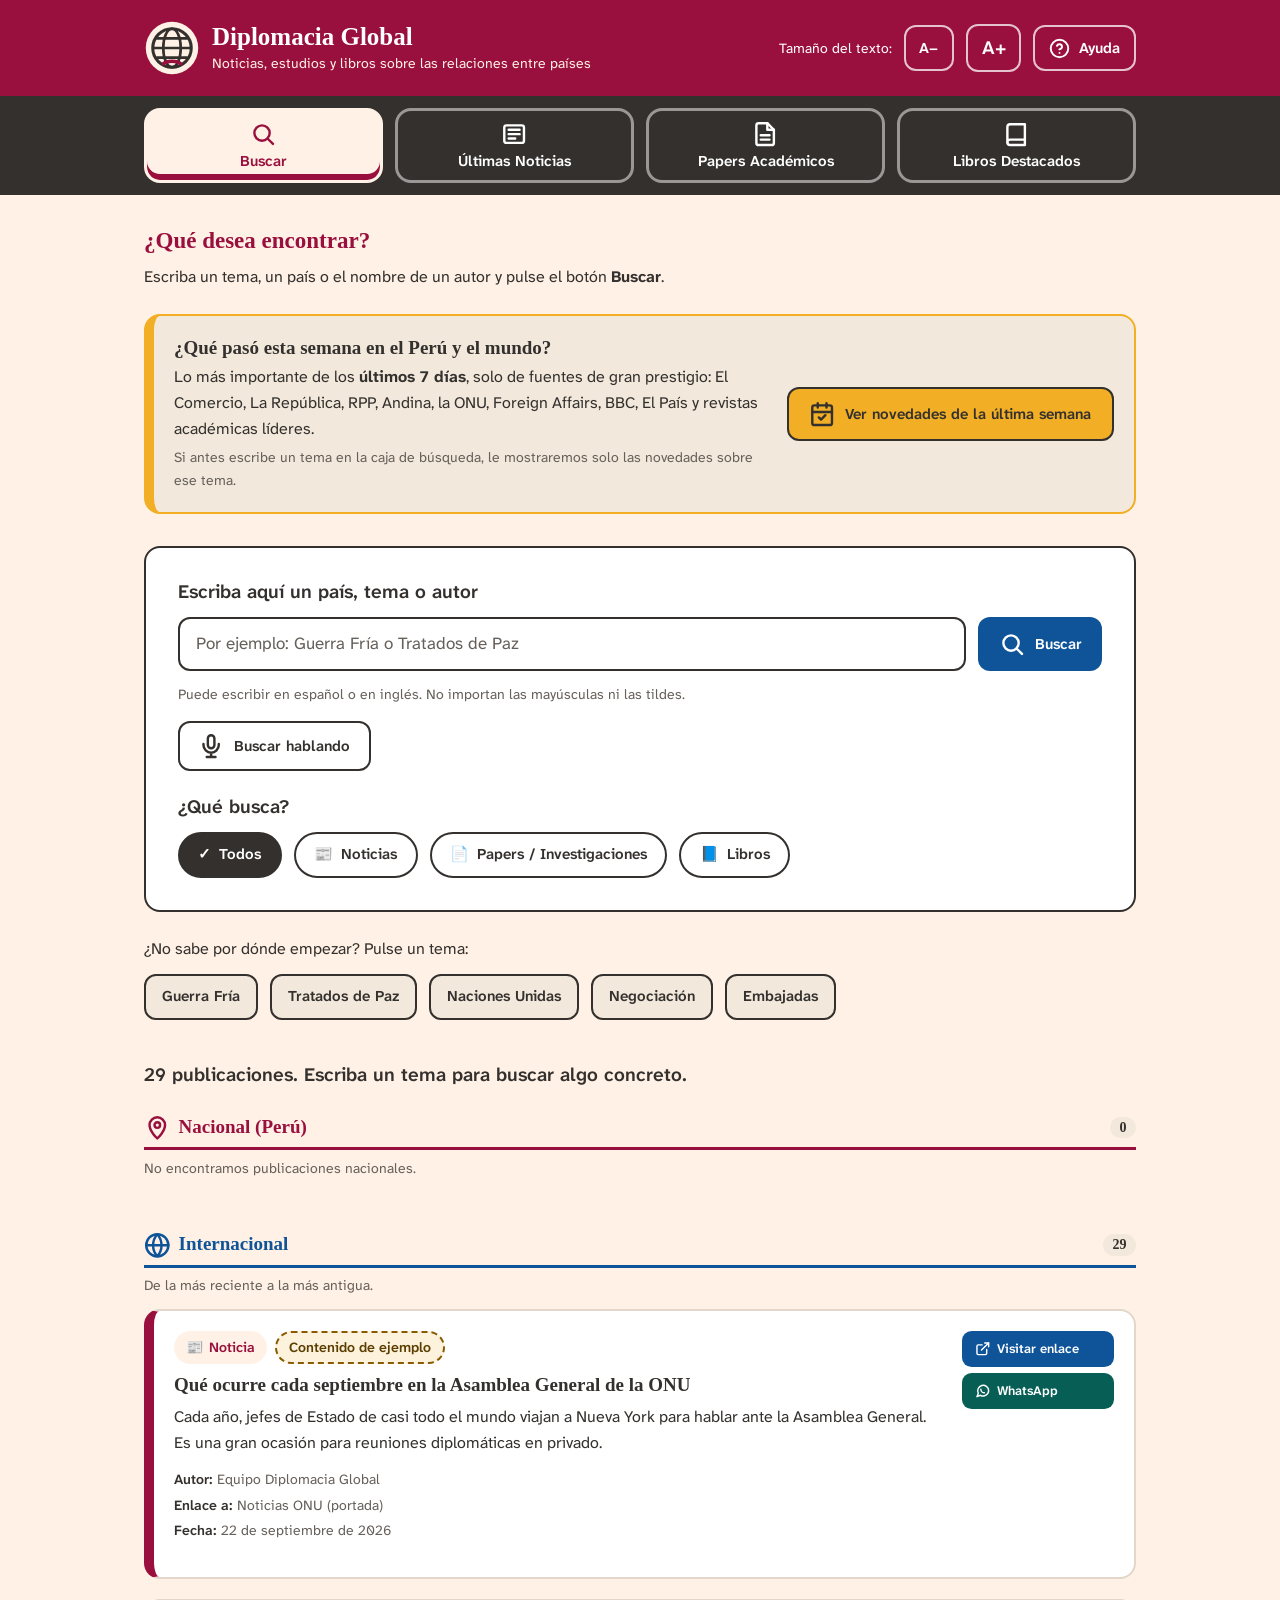
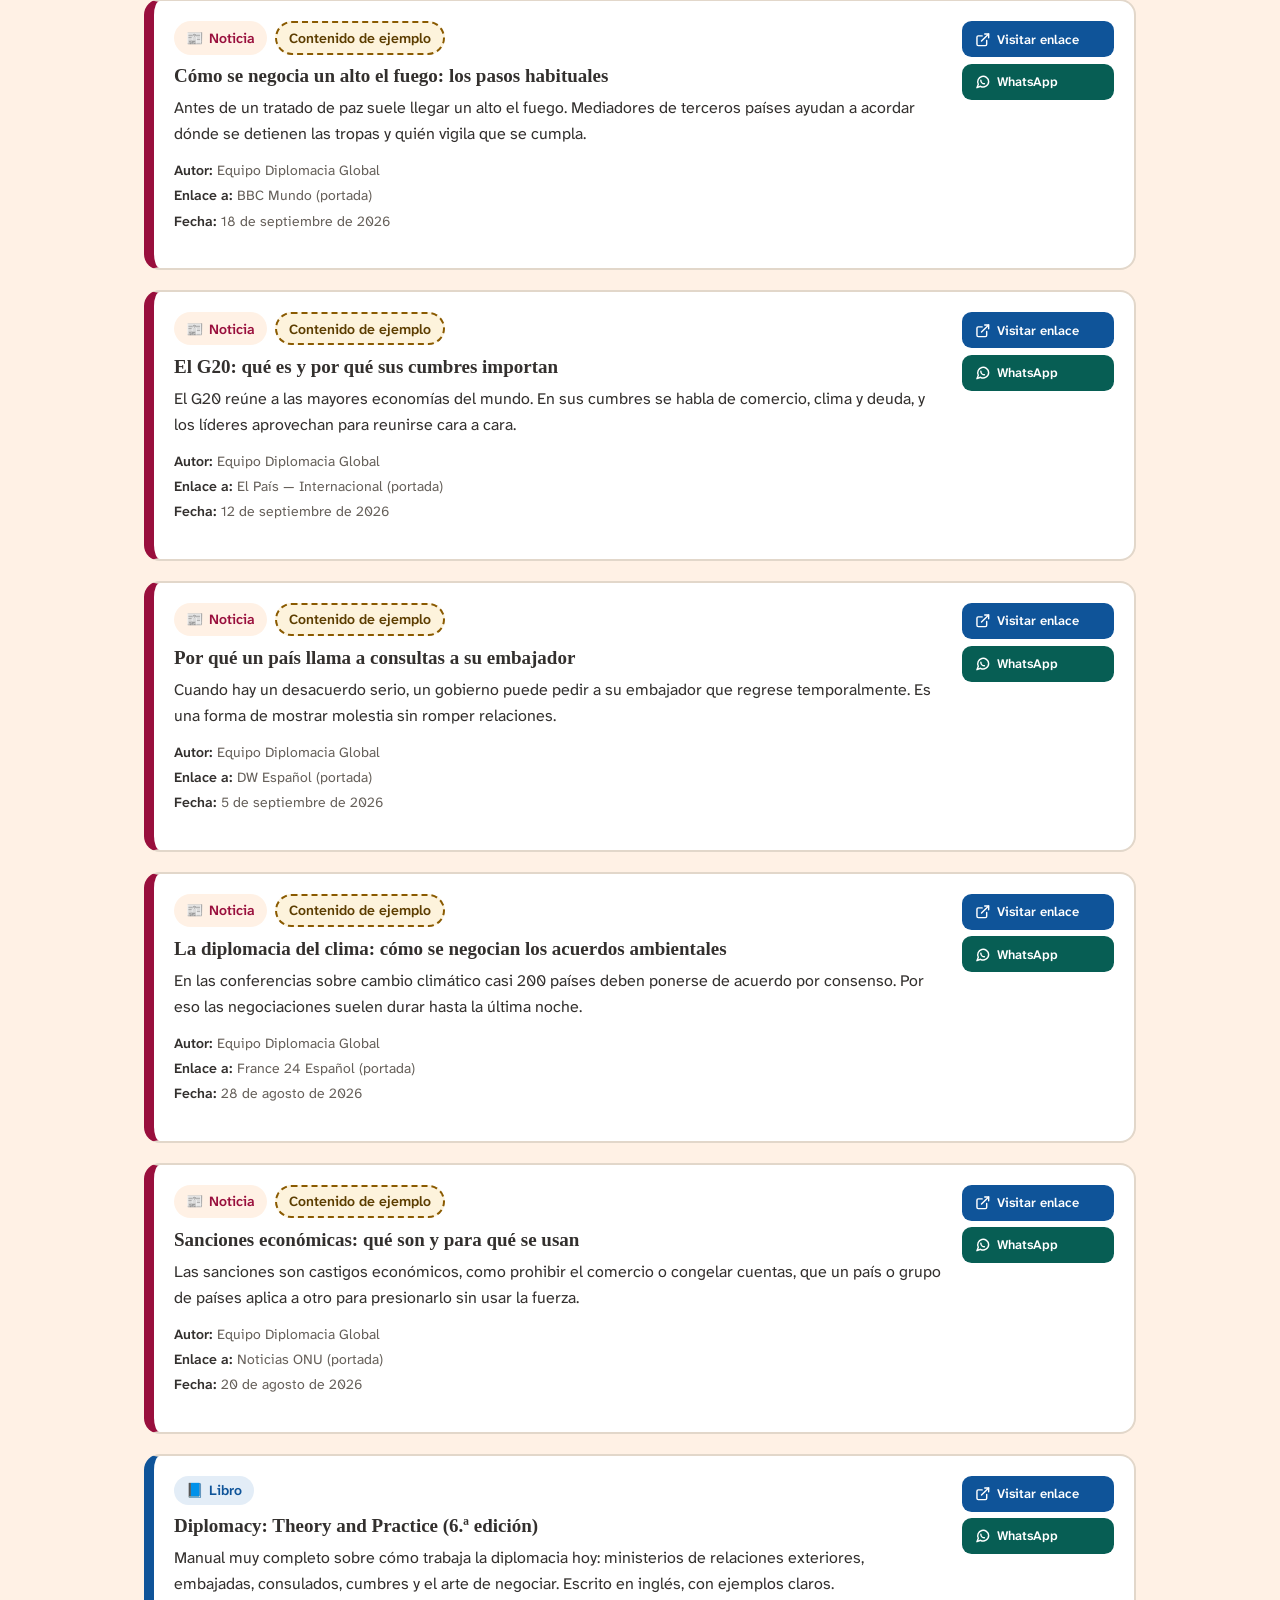
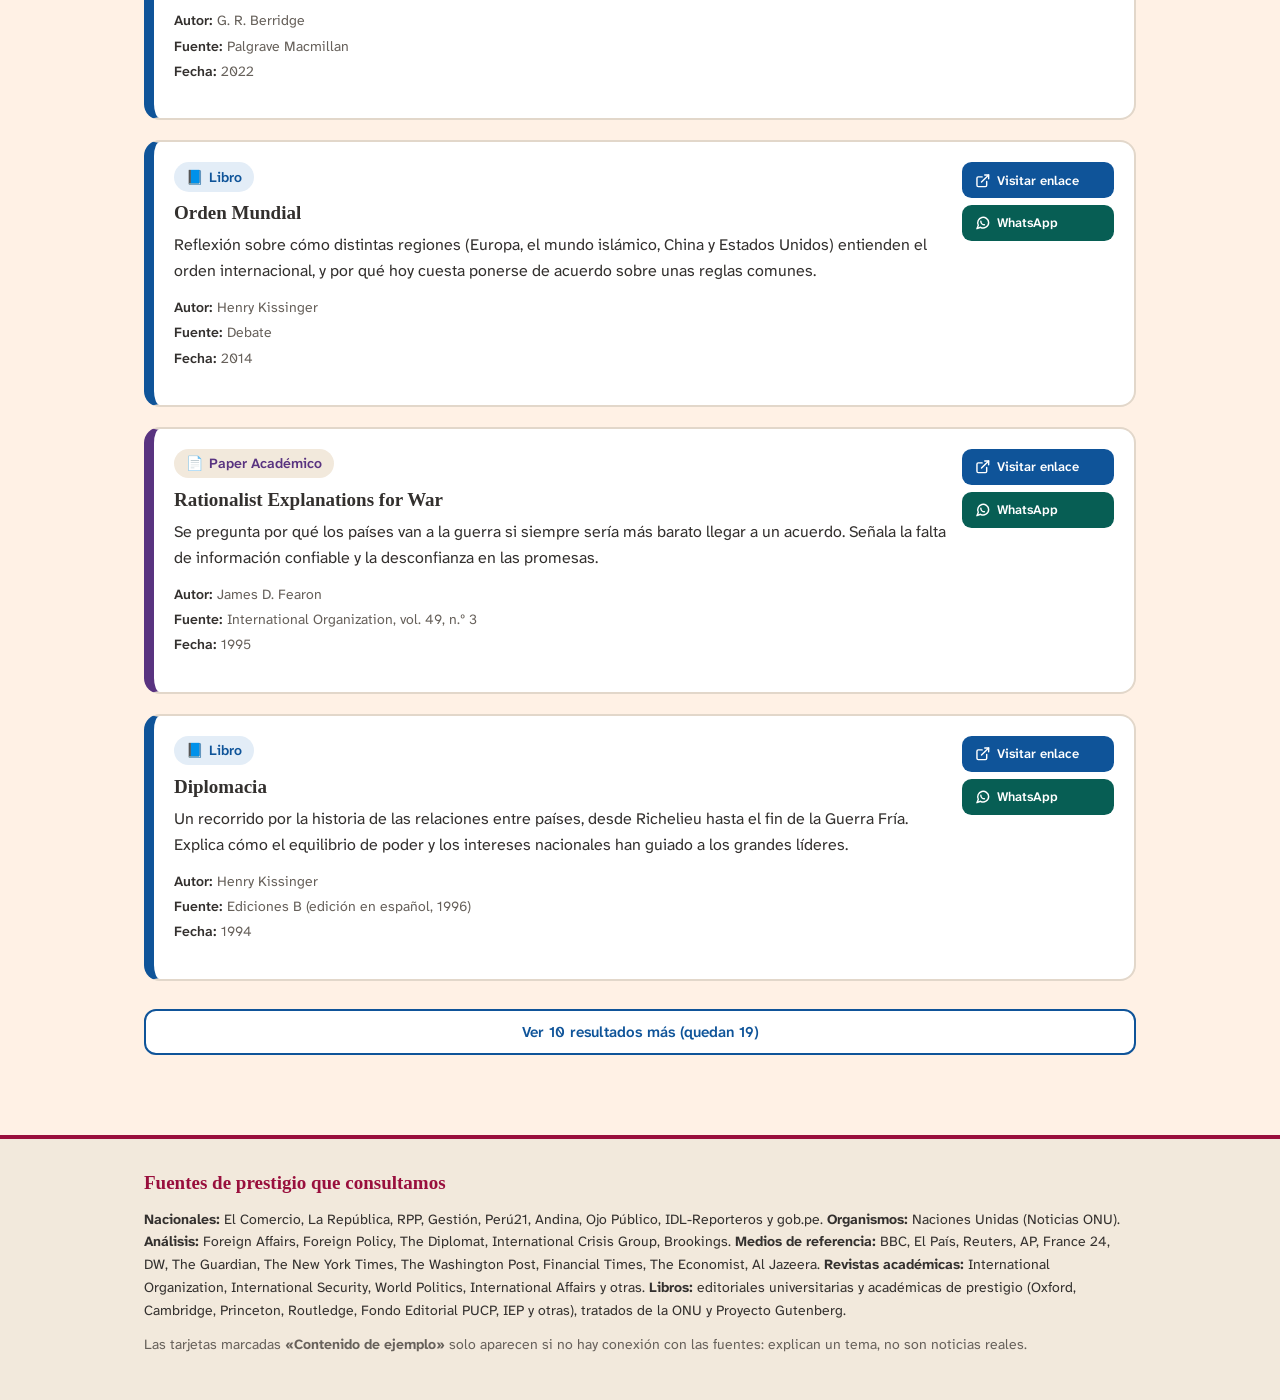
==== commit 4458d047: "Buscador en vivo, secciones Nacional/Internacional, libros recientes y botones compactos - Búsqueda " ====
--- a/public/index.html
+++ b/public/index.html
@@ -89,8 +89,8 @@
       <!-- ============ NOVEDADES DE LA ÚLTIMA SEMANA ============ -->
       <div class="caja-semana mb-8">
         <div class="flex-1">
-          <h2 class="titular t-h2 text-pizarra">¿Qué pasó esta semana en el mundo?</h2>
-          <p class="t-cuerpo mt-1">Lo más importante de los <strong>últimos 7 días</strong>, solo de fuentes de gran prestigio: la ONU, Foreign Affairs, BBC, El País y revistas académicas líderes.</p>
+          <h2 class="titular t-h2 text-pizarra">¿Qué pasó esta semana en el Perú y el mundo?</h2>
+          <p class="t-cuerpo mt-1">Lo más importante de los <strong>últimos 7 días</strong>, solo de fuentes de gran prestigio: El Comercio, La República, RPP, Andina, la ONU, Foreign Affairs, BBC, El País y revistas académicas líderes.</p>
           <p class="t-nota mt-1 text-gris">Si antes escribe un tema en la caja de búsqueda, le mostraremos solo las novedades sobre ese tema.</p>
         </div>
         <button type="button" id="btn-semana" class="boton boton-semana">
@@ -154,16 +154,16 @@
           </fieldset>
         </div>
         <p id="estado-buscar" class="estado-resultados" role="status" aria-live="polite"></p>
-        <ol id="lista-buscar" class="lista-resultados" aria-labelledby="estado-buscar"></ol>
+        <div id="zona-buscar"></div>
       </div>
     </section>
 
     <!-- ======================= SECCIÓN: NOTICIAS ======================= -->
     <section id="seccion-noticias" data-seccion="noticias" aria-labelledby="titulo-noticias" hidden>
       <h1 id="titulo-noticias" class="titular t-h1 text-clarete mb-2" tabindex="-1">Últimas Noticias</h1>
-      <p class="t-cuerpo mb-6">Noticias de los últimos 7 días sobre diplomacia y relaciones entre países, de la más nueva a la más antigua. Solo de organismos internacionales y medios de referencia mundial.</p>
+      <p class="t-cuerpo mb-6">Noticias de los últimos 7 días, de la más nueva a la más antigua, en dos secciones: nacional (Perú) e internacional. Solo de medios de referencia y organismos internacionales.</p>
       <p id="estado-noticias" class="estado-resultados" role="status" aria-live="polite"></p>
-      <ol id="lista-noticias" class="lista-resultados" aria-labelledby="titulo-noticias"></ol>
+      <div id="zona-noticias"></div>
     </section>
 
     <!-- ======================= SECCIÓN: PAPERS ======================= -->
@@ -177,7 +177,7 @@
     <!-- ======================= SECCIÓN: LIBROS ======================= -->
     <section id="seccion-libros" data-seccion="libros" aria-labelledby="titulo-libros" hidden>
       <h1 id="titulo-libros" class="titular t-h1 text-clarete mb-2" tabindex="-1">Libros Destacados</h1>
-      <p class="t-cuerpo mb-6">Obras clásicas y actuales para entender la diplomacia. Los libros antiguos de dominio público se pueden descargar.</p>
+      <p class="t-cuerpo mb-6">Libros publicados en los últimos años por editoriales de prestigio, y después las obras clásicas. Del más reciente al más antiguo.</p>
       <p id="estado-libros" class="estado-resultados" role="status" aria-live="polite"></p>
       <ol id="lista-libros" class="lista-resultados" aria-labelledby="titulo-libros"></ol>
     </section>
@@ -186,10 +186,11 @@
   <footer class="bg-papel-suave border-t-4 border-clarete mt-12">
     <div class="max-w-5xl mx-auto px-4 py-8 t-nota space-y-3">
       <p class="titular t-h2 text-clarete">Fuentes de prestigio que consultamos</p>
-      <p><strong>Organismos:</strong> Naciones Unidas (Noticias ONU). <strong>Análisis:</strong> Foreign Affairs, Foreign Policy, The Diplomat, International Crisis Group, Brookings.
-         <strong>Medios de referencia:</strong> BBC, El País, France 24, DW, The Guardian, The New York Times, Al Jazeera.
+      <p><strong>Nacionales:</strong> El Comercio, La República, RPP, Gestión, Perú21, Andina, Ojo Público, IDL-Reporteros y gob.pe.
+         <strong>Organismos:</strong> Naciones Unidas (Noticias ONU). <strong>Análisis:</strong> Foreign Affairs, Foreign Policy, The Diplomat, International Crisis Group, Brookings.
+         <strong>Medios de referencia:</strong> BBC, El País, Reuters, AP, France 24, DW, The Guardian, The New York Times, The Washington Post, Financial Times, The Economist, Al Jazeera.
          <strong>Revistas académicas:</strong> International Organization, International Security, World Politics, International Affairs y otras.
-         <strong>Documentos y libros:</strong> ONU (tratados oficiales) y Proyecto Gutenberg.</p>
+         <strong>Libros:</strong> editoriales universitarias y académicas de prestigio (Oxford, Cambridge, Princeton, Routledge, Fondo Editorial PUCP, IEP y otras), tratados de la ONU y Proyecto Gutenberg.</p>
       <p class="text-gris">Las tarjetas marcadas <strong>«Contenido de ejemplo»</strong> solo aparecen si no hay conexión con las fuentes: explican un tema, no son noticias reales.</p>
       <p id="pie-actualizado" class="text-gris"></p>
     </div>
@@ -208,9 +209,9 @@
       <li>¿Quiere saber qué pasó en los últimos días? Pulse el botón amarillo <strong>Ver novedades de la última semana</strong>.</li>
       <li>En cada resultado puede:
         <ul class="list-disc pl-7 mt-2 space-y-1">
-          <li><strong>Visitar enlace original</strong>: abre la página de origen en una pestaña nueva.</li>
+          <li><strong>Visitar enlace</strong> (botón azul, arriba a la derecha): abre la página de origen en una pestaña nueva.</li>
           <li><strong>Descargar documento</strong>: guarda el archivo en su equipo.</li>
-          <li><strong>Compartir por WhatsApp</strong>: envía el enlace a un familiar o amigo.</li>
+          <li><strong>WhatsApp</strong> (botón verde): envía el enlace a un familiar o amigo.</li>
         </ul>
       </li>
       <li>¿Letra pequeña? Use los botones <strong>A+</strong> y <strong>A−</strong> de arriba.</li>
@@ -224,6 +225,8 @@
   <script src="datos/catalogo.js"></script>
   <script src="js/fuentes-prestigio.js"></script>
   <script src="js/crossref.js"></script>
+  <script src="js/gdelt.js"></script>
+  <script src="js/libros.js"></script>
   <script src="js/motor-busqueda.js"></script>
   <script src="js/servicio-datos.js"></script>
   <script src="js/interfaz.js"></script>
--- a/public/css/estilos.css
+++ b/public/css/estilos.css
@@ -185,7 +185,10 @@
 .tarjeta {
   background: #fff; border: 2px solid var(--papel-palido); border-left-width: 10px;
   border-radius: 1rem; padding: 1.25rem;
-}
+  /* Contenido a la izquierda; botones pequeños arriba a la derecha. */
+  display: grid; grid-template-columns: minmax(0, 1fr) auto; gap: 0 1rem; align-items: start;
+}
+.contenido-tarjeta { min-width: 0; }
 .tarjeta[data-tipo="noticia"] { border-left-color: var(--clarete); }
 .tarjeta[data-tipo="paper"] { border-left-color: var(--purpura); }
 .tarjeta[data-tipo="libro"] { border-left-color: var(--oxford); }
@@ -219,11 +222,31 @@
 .datos-tarjeta dt { display: inline; font-weight: 600; color: var(--pizarra); }
 .datos-tarjeta dd { display: inline; margin: 0; }
 
-.acciones-tarjeta { display: flex; flex-wrap: wrap; gap: 0.6rem; }
-.nota-sin-descarga {
-  display: inline-flex; align-items: center; gap: 0.5rem; min-height: 2.875rem;
-  padding: 0.4rem 0.6rem; font-size: 0.875rem; color: var(--gris);
-}
+.acciones-tarjeta { display: flex; flex-direction: column; gap: 0.4rem; width: 9.5rem; }
+.acciones-tarjeta .boton {
+  justify-content: flex-start; width: 100%; min-height: 2.25rem; padding: 0.35rem 0.7rem;
+  font-size: 0.8125rem; gap: 0.4rem; border-radius: 0.6rem;
+}
+.acciones-tarjeta .icono { width: 1.2em; height: 1.2em; }
+@media (max-width: 480px) {
+  .tarjeta { padding: 1rem; gap: 0 0.6rem; }
+  .acciones-tarjeta { width: 7.5rem; }
+  .acciones-tarjeta .boton { padding: 0.35rem 0.5rem; }
+}
+
+/* ---------- Secciones Nacional / Internacional ---------- */
+.bloque-ambito { margin-top: 1.5rem; }
+.bloque-ambito + .bloque-ambito { margin-top: 2.5rem; }
+.titulo-ambito {
+  display: flex; align-items: center; gap: 0.5rem; padding-bottom: 0.4rem; margin-bottom: 0.4rem;
+  color: var(--clarete); border-bottom: 3px solid var(--clarete);
+}
+.bloque-ambito[data-ambito="internacional"] .titulo-ambito { color: var(--oxford); border-bottom-color: var(--oxford); }
+.contador-ambito {
+  margin-left: auto; font-family: inherit; font-size: 0.875rem; font-weight: 600;
+  padding: 0.1rem 0.6rem; border-radius: 999px; background: var(--papel-suave); color: var(--pizarra);
+}
+.estado-ambito { color: var(--gris); margin-bottom: 0.75rem; }
 
 /* ---------- Avisos ---------- */
 .aviso-info {
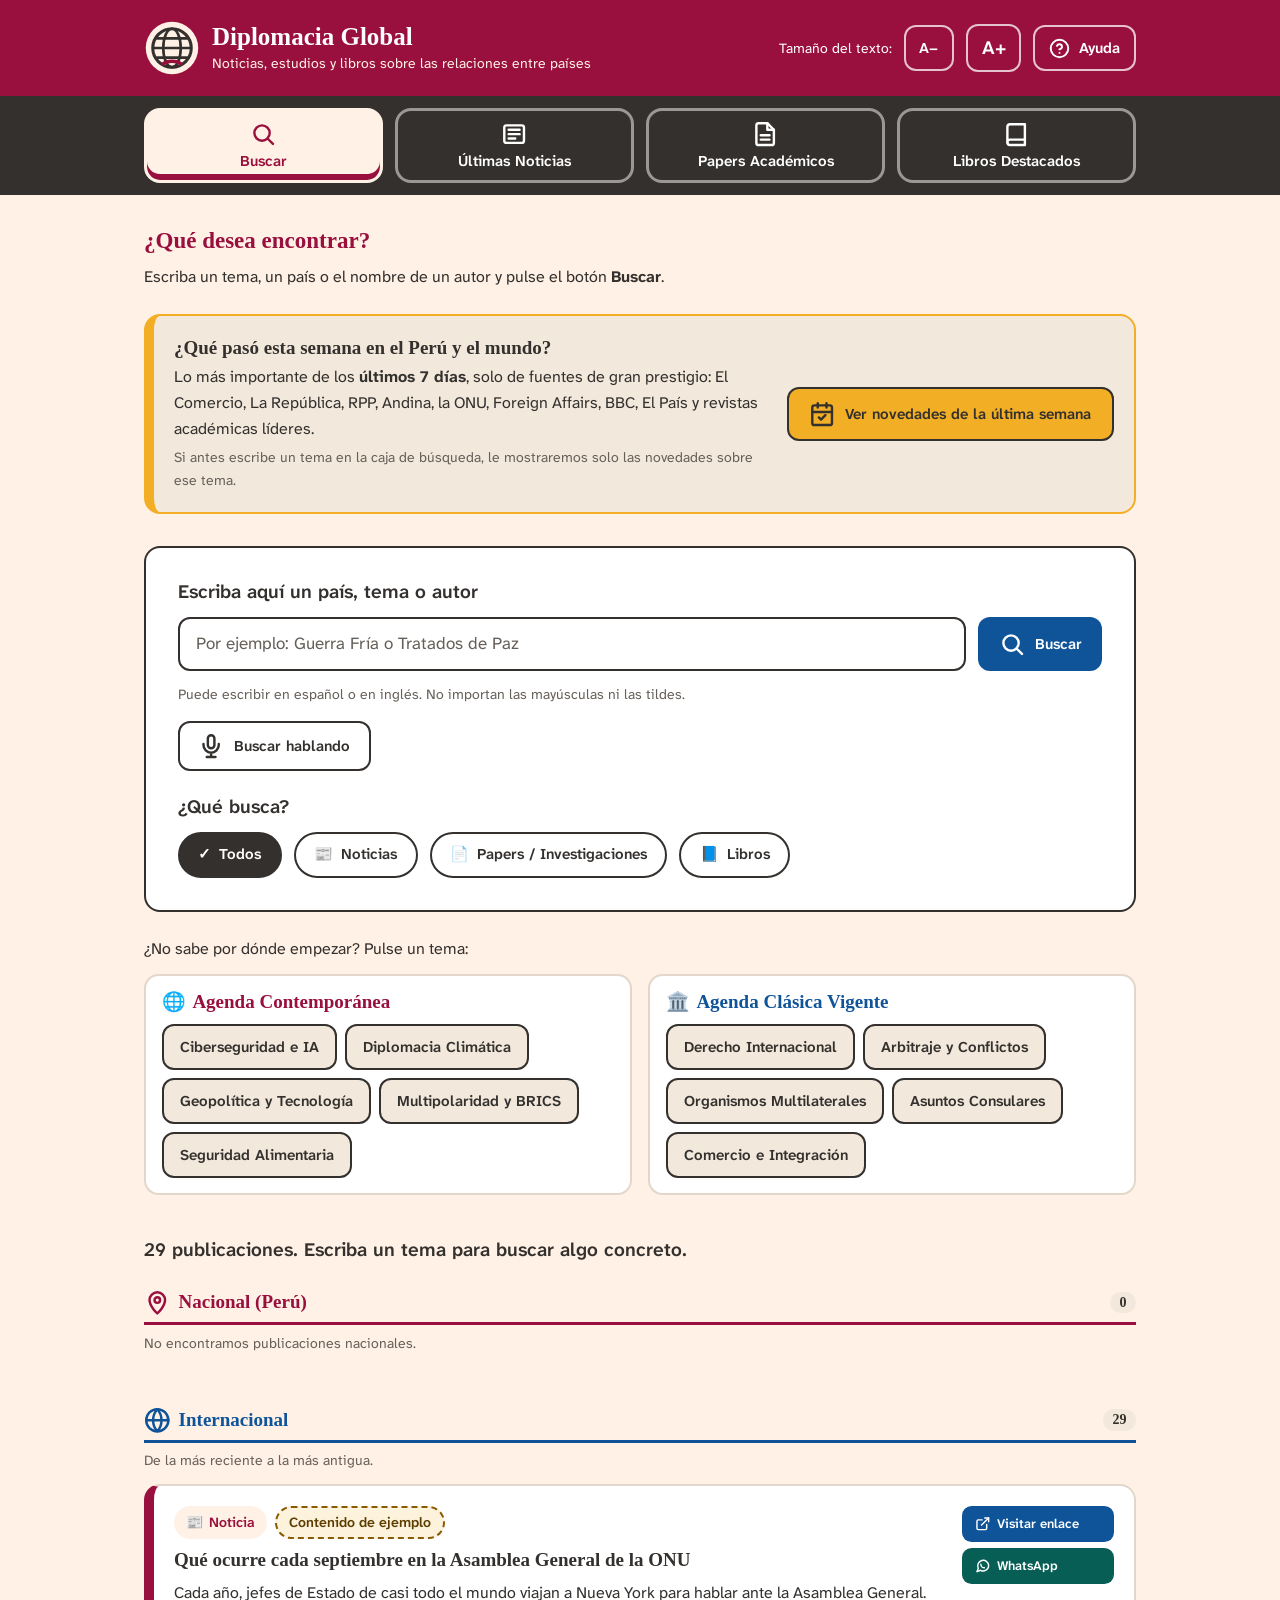
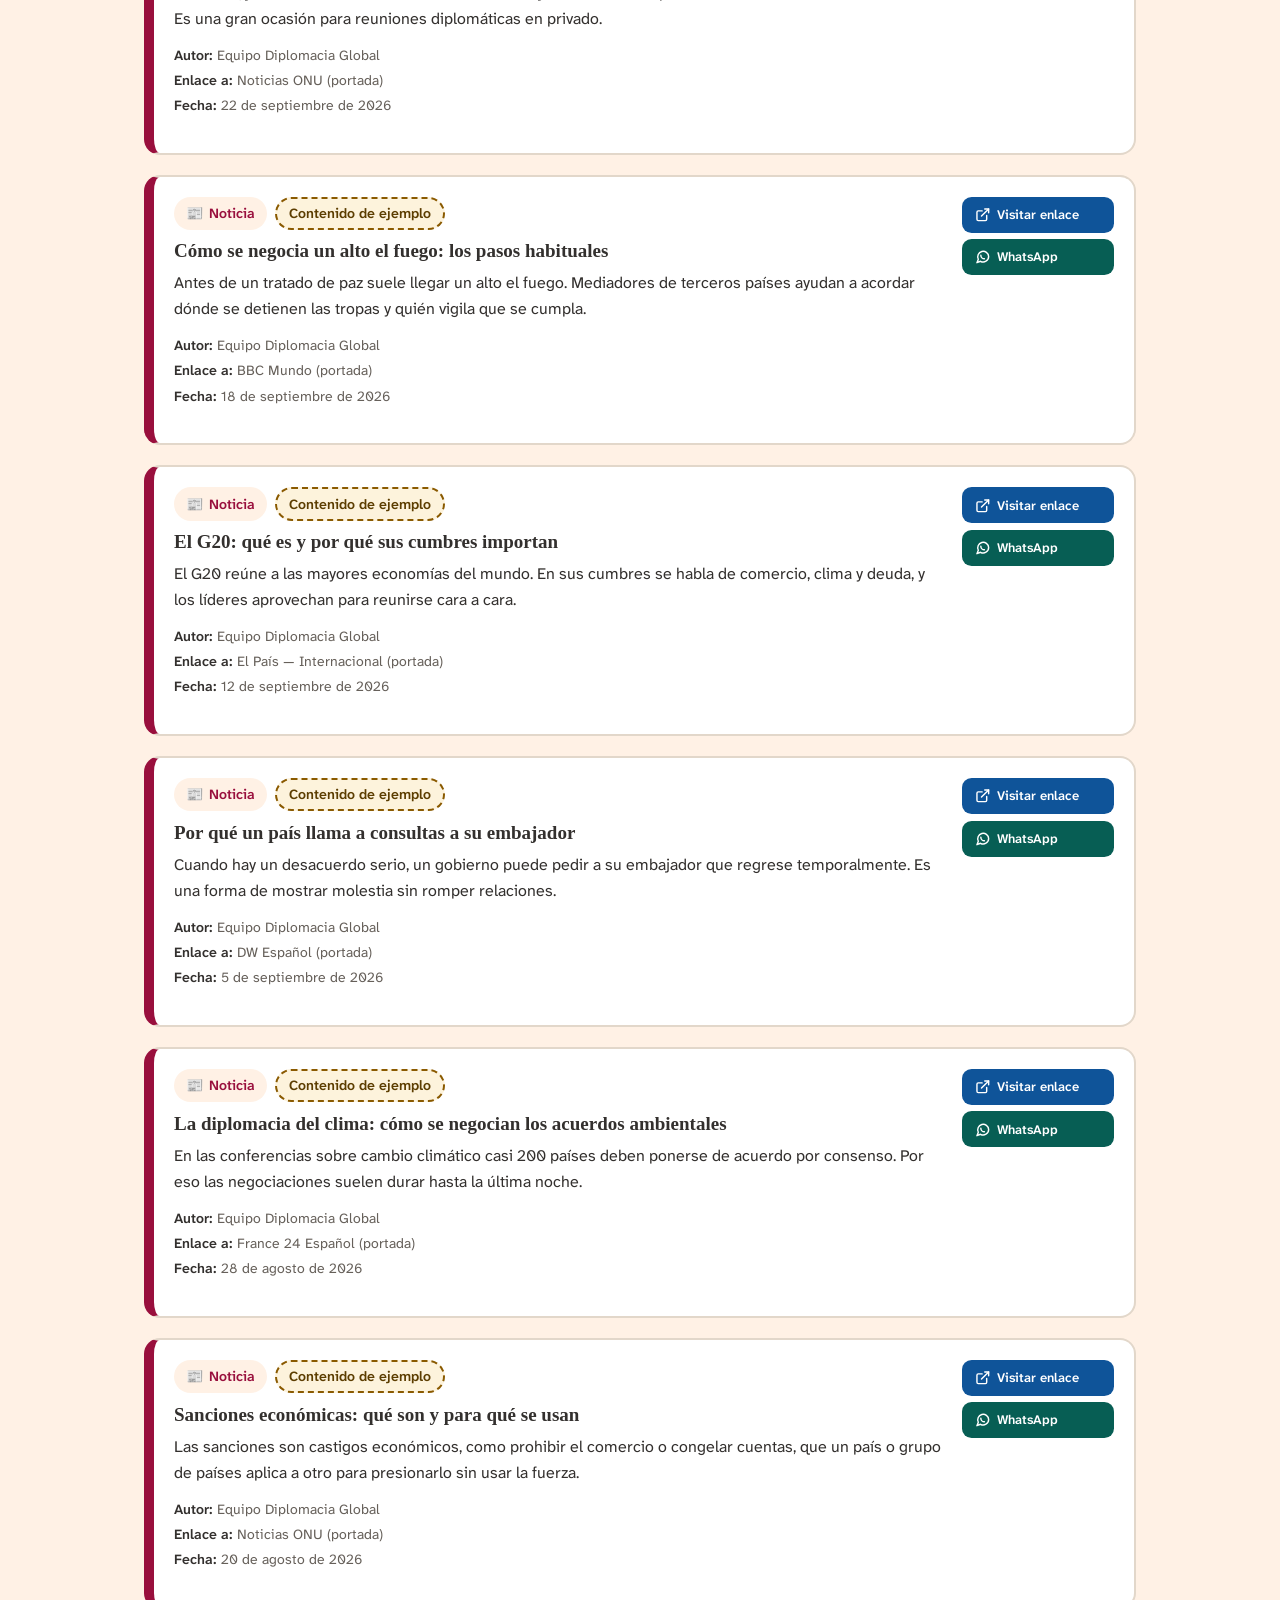
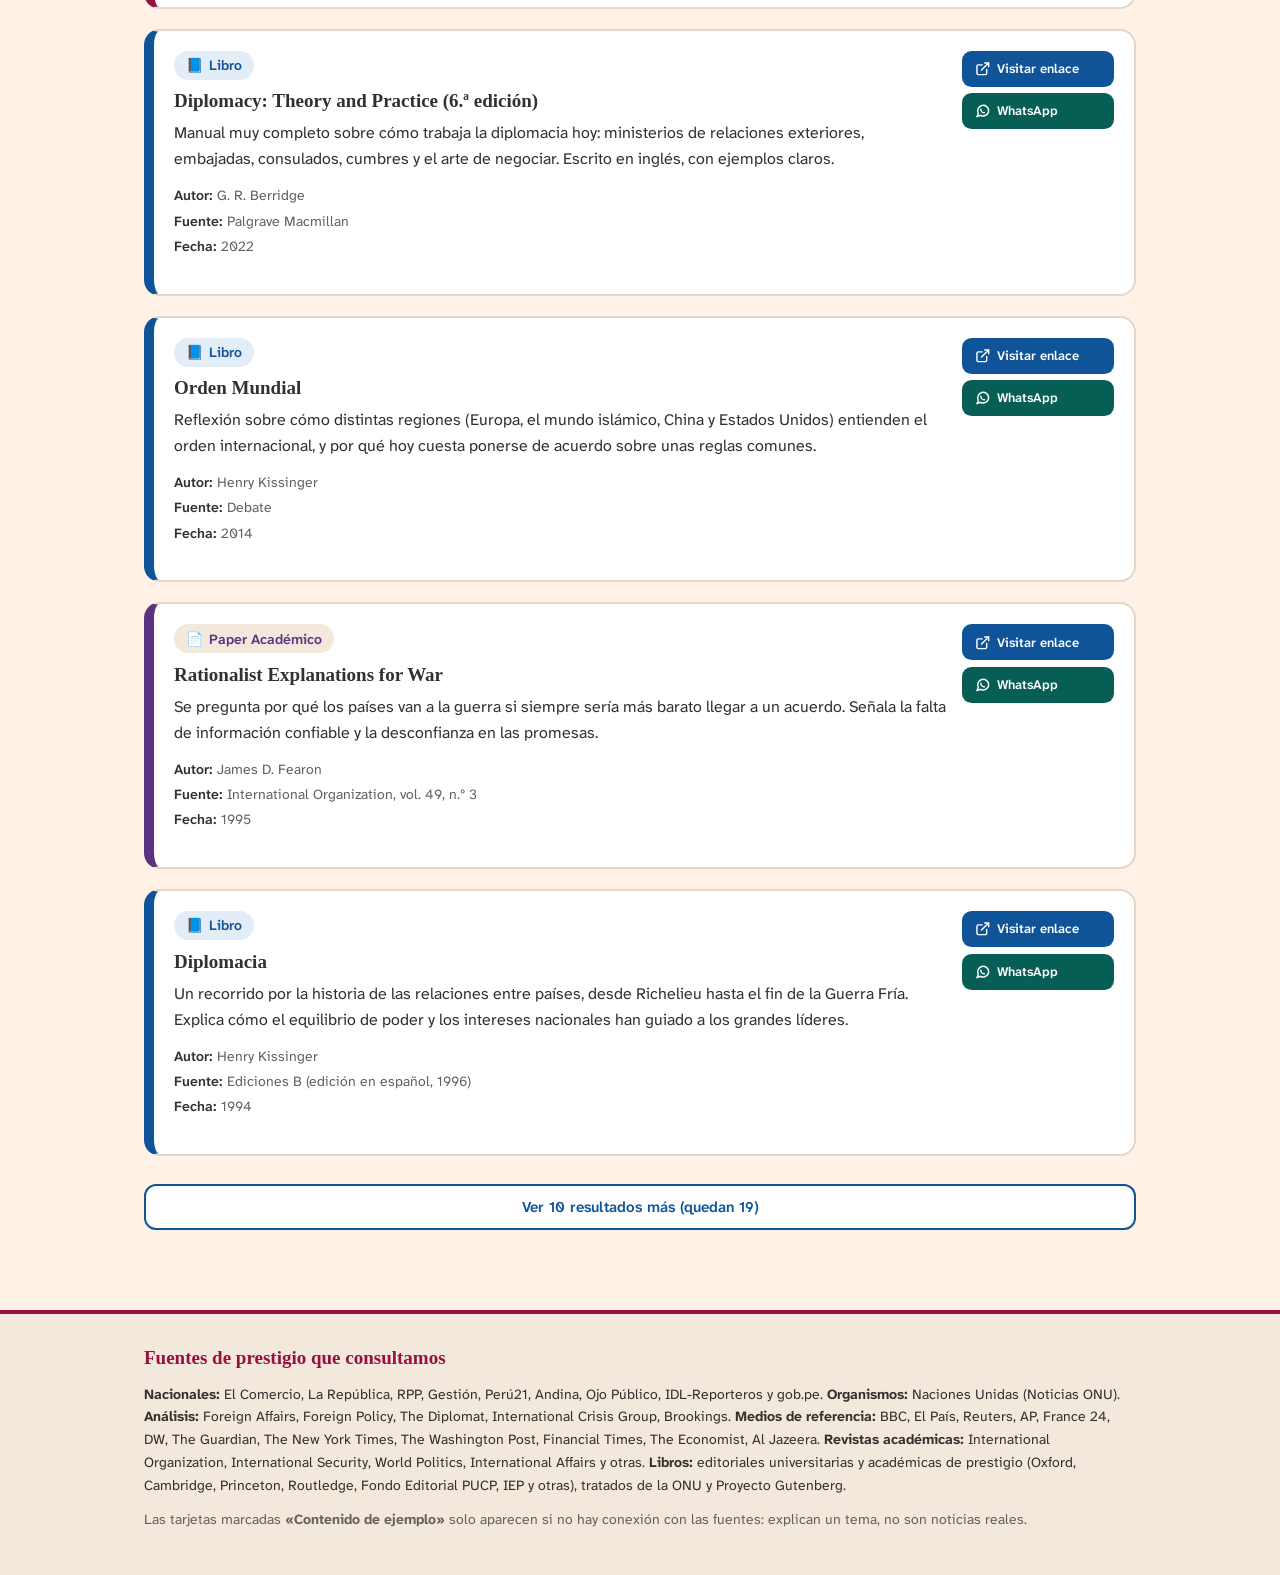
==== commit 7fb917fa: "Nuevos temas sugeridos: Agenda Contemporánea y Agenda Clásica Vigente - Reemplaza Guerra Fría, Trata" ====
--- a/public/index.html
+++ b/public/index.html
@@ -9,12 +9,12 @@
   <link rel="icon" href="img/icono.svg" type="image/svg+xml">
 
   <!-- Tailwind CSS ya compilado (no requiere internet). Ver "npm run css" en el README. -->
-  <link rel="stylesheet" href="css/tailwind.css">
+  <link rel="stylesheet" href="css/tailwind.css?v=__VERSION__">
   <!-- Fuente diseñada para personas con baja visión (si no carga, se usa Verdana). -->
   <link rel="preconnect" href="https://fonts.googleapis.com">
   <link rel="preconnect" href="https://fonts.gstatic.com" crossorigin>
   <link href="https://fonts.googleapis.com/css2?family=Atkinson+Hyperlegible+Next:wght@400;600;700&display=swap" rel="stylesheet">
-  <link rel="stylesheet" href="css/estilos.css">
+  <link rel="stylesheet" href="css/estilos.css?v=__VERSION__">
 </head>
 <body class="bg-papel text-pizarra font-sans leading-relaxed">
 
@@ -134,13 +134,8 @@
 
       <div class="mt-6">
         <p class="t-cuerpo font-semibold text-pizarra mb-3">¿No sabe por dónde empezar? Pulse un tema:</p>
-        <div class="flex flex-wrap gap-3" id="sugerencias">
-          <button type="button" class="sugerencia">Guerra Fría</button>
-          <button type="button" class="sugerencia">Tratados de Paz</button>
-          <button type="button" class="sugerencia">Naciones Unidas</button>
-          <button type="button" class="sugerencia">Negociación</button>
-          <button type="button" class="sugerencia">Embajadas</button>
-        </div>
+        <!-- Los botones se crean desde js/temas.js (una sola lista para toda la aplicación). -->
+        <div id="sugerencias" class="grupos-temas"></div>
       </div>
 
       <div id="zona-resultados-buscar" class="mt-10">
@@ -221,16 +216,20 @@
     </form>
   </dialog>
 
+  <!-- Versión publicada: GitHub Actions reemplaza __VERSION__ en cada publicación, para que
+       el navegador descargue siempre los archivos nuevos y nunca mezcle versiones. -->
+  <script>window.DG_VERSION = '__VERSION__';</script>
   <!-- Datos y lógica (archivos separados, en este orden). -->
-  <script src="datos/catalogo.js"></script>
-  <script src="js/fuentes-prestigio.js"></script>
-  <script src="js/crossref.js"></script>
-  <script src="js/gdelt.js"></script>
-  <script src="js/libros.js"></script>
-  <script src="js/motor-busqueda.js"></script>
-  <script src="js/servicio-datos.js"></script>
-  <script src="js/interfaz.js"></script>
-  <script src="js/voz.js"></script>
-  <script src="js/app.js"></script>
+  <script src="datos/catalogo.js?v=__VERSION__"></script>
+  <script src="js/fuentes-prestigio.js?v=__VERSION__"></script>
+  <script src="js/crossref.js?v=__VERSION__"></script>
+  <script src="js/gdelt.js?v=__VERSION__"></script>
+  <script src="js/libros.js?v=__VERSION__"></script>
+  <script src="js/temas.js?v=__VERSION__"></script>
+  <script src="js/motor-busqueda.js?v=__VERSION__"></script>
+  <script src="js/servicio-datos.js?v=__VERSION__"></script>
+  <script src="js/interfaz.js?v=__VERSION__"></script>
+  <script src="js/voz.js?v=__VERSION__"></script>
+  <script src="js/app.js?v=__VERSION__"></script>
 </body>
 </html>
--- a/public/css/estilos.css
+++ b/public/css/estilos.css
@@ -177,6 +177,16 @@
   border: 2px solid var(--pizarra); border-radius: 0.75rem; cursor: pointer;
 }
 .sugerencia:hover { background: var(--papel-palido); }
+.sugerencia[aria-pressed="true"] { background: var(--pizarra); color: #fff; }
+
+/* ---------- Grupos de temas sugeridos ---------- */
+.grupos-temas { display: grid; gap: 1rem; }
+@media (min-width: 900px) { .grupos-temas { grid-template-columns: 1fr 1fr; } }
+.grupo-temas {
+  padding: 0.9rem 1rem; background: #fff; border: 2px solid var(--papel-palido); border-radius: 0.9rem;
+}
+.grupo-temas h3 { display: flex; align-items: center; gap: 0.4rem; margin-bottom: 0.6rem; color: var(--clarete); }
+.grupo-temas[data-grupo="clasica"] h3 { color: var(--oxford); }
 
 /* ---------- Resultados ---------- */
 .estado-resultados { font-size: 1.1875rem; font-weight: 600; color: var(--pizarra); margin-bottom: 1rem; }
@@ -247,6 +257,11 @@
   padding: 0.1rem 0.6rem; border-radius: 999px; background: var(--papel-suave); color: var(--pizarra);
 }
 .estado-ambito { color: var(--gris); margin-bottom: 0.75rem; }
+.busqueda-respaldo {
+  margin-top: 2rem; padding: 0.9rem 1rem; font-size: 0.9375rem;
+  background: var(--papel-suave); border: 2px dashed var(--gris); border-radius: 0.75rem;
+}
+.busqueda-respaldo a { color: var(--oxford); font-weight: 600; text-decoration: underline; }
 
 /* ---------- Avisos ---------- */
 .aviso-info {
